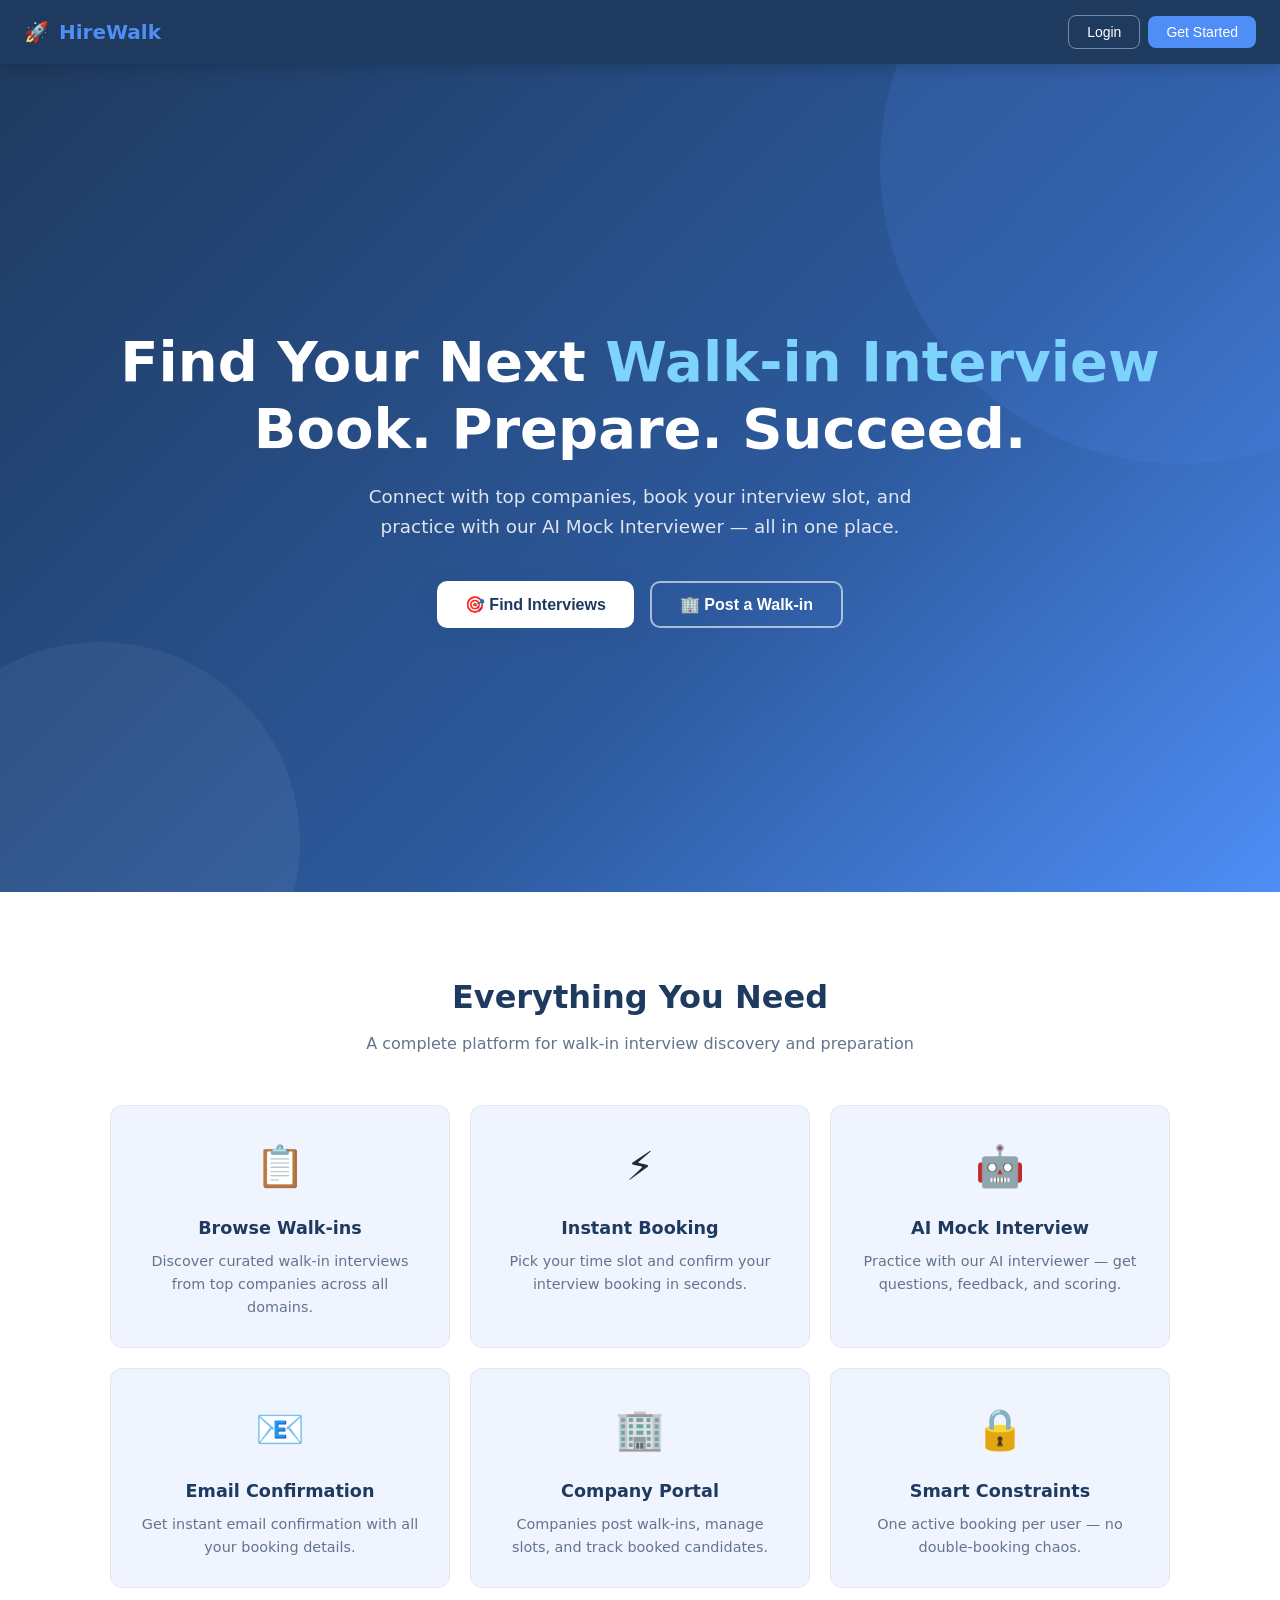
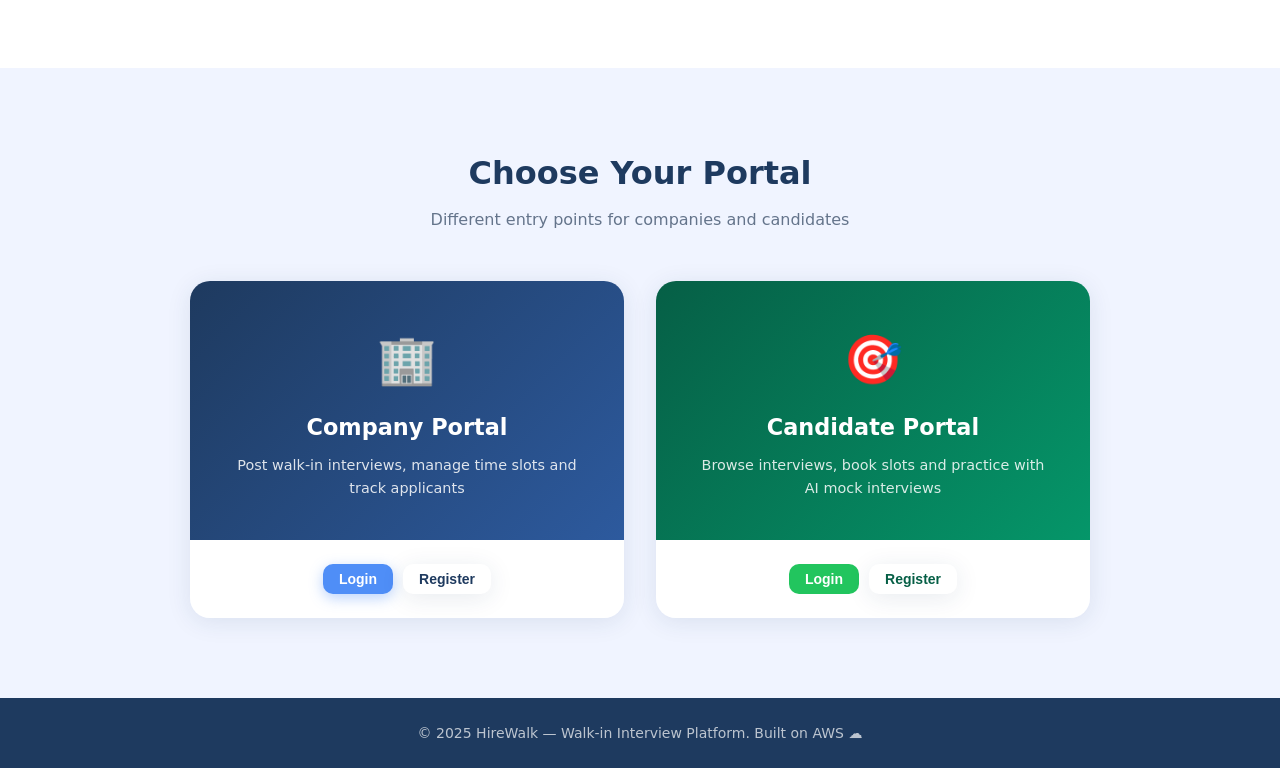
==== frontend/index.html @ dc175916 "code piushed" ====
<!DOCTYPE html>
<html lang="en">
<head>
  <meta charset="UTF-8" />
  <meta name="viewport" content="width=device-width, initial-scale=1.0" />
  <title>HireWalk — Walk-in Interview Platform</title>
  <link rel="stylesheet" href="css/style.css" />
  <style>
    .portal-section { padding: 80px 20px; }
    .portal-section h2 { text-align:center; font-size:2rem; font-weight:700; color:var(--primary); margin-bottom:8px; }
    .portal-section .subtitle { text-align:center; color:var(--muted); margin-bottom:48px; }
    .portal-grid { display:grid; grid-template-columns:1fr 1fr; gap:32px; max-width:900px; margin:0 auto; }
    .portal-card { border-radius:20px; overflow:hidden; box-shadow:var(--shadow); transition:transform .25s, box-shadow .25s; }
    .portal-card:hover { transform:translateY(-6px); box-shadow:0 16px 48px rgba(30,58,95,.18); }
    .portal-card .portal-top { padding:40px; text-align:center; color:#fff; }
    .portal-card.company .portal-top { background:linear-gradient(135deg,#1e3a5f,#2d5a9e); }
    .portal-card.user    .portal-top { background:linear-gradient(135deg,#065f46,#059669); }
    .portal-card .portal-icon { font-size:3rem; margin-bottom:12px; }
    .portal-card h3 { font-size:1.4rem; font-weight:700; margin-bottom:8px; }
    .portal-card p  { opacity:.85; font-size:.9rem; }
    .portal-card .portal-btns { padding:24px; background:#fff; display:flex; gap:10px; justify-content:center; }
    footer { background:var(--primary); color:rgba(255,255,255,.7); text-align:center; padding:24px; font-size:.875rem; }
    @media(max-width:640px){ .portal-grid{grid-template-columns:1fr;} }
  </style>
</head>
<body>

<nav class="navbar">
  <div class="nav-brand">🚀 <span>HireWalk</span></div>
  <div class="nav-links">
    <button class="nav-btn outline" onclick="location.href='user/login.html'">Login</button>
    <button class="nav-btn solid"   onclick="location.href='user/register.html'">Get Started</button>
  </div>
</nav>

<!-- Hero -->
<section class="hero">
  <div class="hero-content">
    <h1>Find Your Next <span>Walk-in Interview</span><br>Book. Prepare. Succeed.</h1>
    <p>Connect with top companies, book your interview slot, and practice with our AI Mock Interviewer — all in one place.</p>
    <div class="hero-btns">
      <button class="btn btn-white" onclick="location.href='user/register.html'">🎯 Find Interviews</button>
      <button class="btn btn-outline" onclick="location.href='company/register.html'">🏢 Post a Walk-in</button>
    </div>
  </div>
</section>

<!-- Features -->
<section class="features">
  <div class="container">
    <h2>Everything You Need</h2>
    <p class="subtitle">A complete platform for walk-in interview discovery and preparation</p>
    <div class="grid-3">
      <div class="feature-card">
        <span class="feature-icon">📋</span>
        <h3>Browse Walk-ins</h3>
        <p>Discover curated walk-in interviews from top companies across all domains.</p>
      </div>
      <div class="feature-card">
        <span class="feature-icon">⚡</span>
        <h3>Instant Booking</h3>
        <p>Pick your time slot and confirm your interview booking in seconds.</p>
      </div>
      <div class="feature-card">
        <span class="feature-icon">🤖</span>
        <h3>AI Mock Interview</h3>
        <p>Practice with our AI interviewer — get questions, feedback, and scoring.</p>
      </div>
      <div class="feature-card">
        <span class="feature-icon">📧</span>
        <h3>Email Confirmation</h3>
        <p>Get instant email confirmation with all your booking details.</p>
      </div>
      <div class="feature-card">
        <span class="feature-icon">🏢</span>
        <h3>Company Portal</h3>
        <p>Companies post walk-ins, manage slots, and track booked candidates.</p>
      </div>
      <div class="feature-card">
        <span class="feature-icon">🔒</span>
        <h3>Smart Constraints</h3>
        <p>One active booking per user — no double-booking chaos.</p>
      </div>
    </div>
  </div>
</section>

<!-- Portals -->
<section class="portal-section">
  <h2>Choose Your Portal</h2>
  <p class="subtitle">Different entry points for companies and candidates</p>
  <div class="portal-grid">
    <div class="portal-card company">
      <div class="portal-top">
        <div class="portal-icon">🏢</div>
        <h3>Company Portal</h3>
        <p>Post walk-in interviews, manage time slots and track applicants</p>
      </div>
      <div class="portal-btns">
        <button class="btn btn-primary btn-sm" onclick="location.href='company/login.html'">Login</button>
        <button class="btn btn-white   btn-sm" style="color:var(--primary)" onclick="location.href='company/register.html'">Register</button>
      </div>
    </div>
    <div class="portal-card user">
      <div class="portal-top">
        <div class="portal-icon">🎯</div>
        <h3>Candidate Portal</h3>
        <p>Browse interviews, book slots and practice with AI mock interviews</p>
      </div>
      <div class="portal-btns">
        <button class="btn btn-success btn-sm" onclick="location.href='user/login.html'">Login</button>
        <button class="btn btn-white   btn-sm" style="color:#065f46" onclick="location.href='user/register.html'">Register</button>
      </div>
    </div>
  </div>
</section>

<footer>
  <p>© 2025 HireWalk — Walk-in Interview Platform. Built on AWS ☁️</p>
</footer>

<script src="js/auth.js"></script>
<script>
  // Redirect if already logged in
  const u = Auth.get();
  if (u) {
    document.querySelector('.nav-links').innerHTML = `
      <span style="color:rgba(255,255,255,.7);font-size:.9rem">Hi, ${u.name}</span>
      <button class="nav-btn solid" onclick="location.href='${u.role === 'company' ? 'company' : 'user'}/dashboard.html'">Dashboard</button>
    `;
  }
</script>
</body>
</html>
---- frontend/css/style.css ----
/* ───────────────── CSS Variables ───────────────── */
:root {
  --primary:       #1e3a5f;
  --primary-light: #2d5a9e;
  --accent:        #4f8ef7;
  --accent-hover:  #3d7de0;
  --success:       #22c55e;
  --danger:        #ef4444;
  --warning:       #f59e0b;
  --bg:            #f0f4ff;
  --card:          #ffffff;
  --text:          #1e293b;
  --muted:         #64748b;
  --border:        #e2e8f0;
  --shadow:        0 4px 24px rgba(30,58,95,.10);
  --radius:        12px;
  --font:          'Segoe UI', system-ui, -apple-system, sans-serif;
}

/* ───────────────── Reset & Base ───────────────── */
*, *::before, *::after { box-sizing: border-box; margin: 0; padding: 0; }

html { scroll-behavior: smooth; }

body {
  font-family: var(--font);
  background: var(--bg);
  color: var(--text);
  min-height: 100vh;
  line-height: 1.6;
}

a { text-decoration: none; color: inherit; }
img { max-width: 100%; }

/* ───────────────── Navbar ───────────────── */
.navbar {
  background: var(--primary);
  padding: 0 24px;
  height: 64px;
  display: flex;
  align-items: center;
  justify-content: space-between;
  position: sticky;
  top: 0;
  z-index: 100;
  box-shadow: 0 2px 16px rgba(0,0,0,.2);
}

.nav-brand {
  font-size: 1.25rem;
  font-weight: 700;
  color: #fff;
  display: flex;
  align-items: center;
  gap: 10px;
}

.nav-brand span { color: var(--accent); }

.nav-links { display: flex; gap: 8px; align-items: center; }

.nav-btn {
  padding: 8px 18px;
  border-radius: 8px;
  font-size: .875rem;
  font-weight: 500;
  cursor: pointer;
  border: none;
  transition: all .2s;
  color: #fff;
}

.nav-btn.outline {
  background: transparent;
  border: 1.5px solid rgba(255,255,255,.4);
}
.nav-btn.outline:hover { background: rgba(255,255,255,.1); border-color: #fff; }

.nav-btn.solid {
  background: var(--accent);
}
.nav-btn.solid:hover { background: var(--accent-hover); transform: translateY(-1px); }

/* ───────────────── Layout ───────────────── */
.container { max-width: 1100px; margin: 0 auto; padding: 0 20px; }

.page { padding: 40px 20px; max-width: 1100px; margin: 0 auto; }

/* ───────────────── Hero ───────────────── */
.hero {
  background: linear-gradient(135deg, var(--primary) 0%, var(--primary-light) 60%, var(--accent) 100%);
  min-height: 92vh;
  display: flex;
  align-items: center;
  justify-content: center;
  text-align: center;
  padding: 60px 20px;
  position: relative;
  overflow: hidden;
}

.hero::before {
  content: '';
  position: absolute;
  width: 600px; height: 600px;
  background: rgba(79,142,247,.15);
  border-radius: 50%;
  top: -200px; right: -200px;
}

.hero::after {
  content: '';
  position: absolute;
  width: 400px; height: 400px;
  background: rgba(255,255,255,.05);
  border-radius: 50%;
  bottom: -150px; left: -100px;
}

.hero-content { position: relative; z-index: 1; }

.hero h1 {
  font-size: clamp(2rem, 5vw, 3.5rem);
  font-weight: 800;
  color: #fff;
  line-height: 1.2;
  margin-bottom: 20px;
}

.hero h1 span { color: #7dd3fc; }

.hero p {
  font-size: 1.15rem;
  color: rgba(255,255,255,.85);
  max-width: 560px;
  margin: 0 auto 40px;
}

.hero-btns { display: flex; gap: 16px; justify-content: center; flex-wrap: wrap; }

/* ───────────────── Buttons ───────────────── */
.btn {
  padding: 12px 28px;
  border-radius: 10px;
  font-size: 1rem;
  font-weight: 600;
  cursor: pointer;
  border: none;
  transition: all .25s;
  display: inline-flex;
  align-items: center;
  gap: 8px;
}

.btn-primary {
  background: var(--accent);
  color: #fff;
  box-shadow: 0 4px 14px rgba(79,142,247,.4);
}
.btn-primary:hover {
  background: var(--accent-hover);
  transform: translateY(-2px);
  box-shadow: 0 6px 20px rgba(79,142,247,.5);
}

.btn-outline {
  background: transparent;
  color: #fff;
  border: 2px solid rgba(255,255,255,.6);
}
.btn-outline:hover { background: rgba(255,255,255,.1); border-color: #fff; }

.btn-white {
  background: #fff;
  color: var(--primary);
  box-shadow: var(--shadow);
}
.btn-white:hover { transform: translateY(-2px); box-shadow: 0 8px 24px rgba(0,0,0,.15); }

.btn-danger { background: var(--danger); color: #fff; }
.btn-danger:hover { background: #dc2626; transform: translateY(-1px); }

.btn-success { background: var(--success); color: #fff; }
.btn-success:hover { background: #16a34a; }

.btn-sm { padding: 7px 16px; font-size: .875rem; }

.btn:disabled { opacity: .6; cursor: not-allowed; transform: none !important; }

/* ───────────────── Cards ───────────────── */
.card {
  background: var(--card);
  border-radius: var(--radius);
  box-shadow: var(--shadow);
  border: 1px solid var(--border);
  overflow: hidden;
  transition: transform .2s, box-shadow .2s;
}
.card:hover { transform: translateY(-3px); box-shadow: 0 8px 32px rgba(30,58,95,.15); }

.card-body { padding: 24px; }
.card-header { padding: 20px 24px; border-bottom: 1px solid var(--border); }

/* ───────────────── Grid ───────────────── */
.grid-2 { display: grid; grid-template-columns: repeat(auto-fill, minmax(320px, 1fr)); gap: 24px; }
.grid-3 { display: grid; grid-template-columns: repeat(auto-fill, minmax(280px, 1fr)); gap: 20px; }

/* ───────────────── Auth Pages ───────────────── */
.auth-page {
  min-height: 100vh;
  display: flex;
  align-items: center;
  justify-content: center;
  background: linear-gradient(135deg, var(--primary), var(--primary-light));
  padding: 20px;
}

.auth-card {
  background: #fff;
  border-radius: 20px;
  padding: 40px;
  width: 100%;
  max-width: 420px;
  box-shadow: 0 20px 60px rgba(0,0,0,.25);
}

.auth-card h2 {
  font-size: 1.75rem;
  font-weight: 700;
  color: var(--primary);
  margin-bottom: 8px;
}

.auth-card p.subtitle { color: var(--muted); margin-bottom: 28px; font-size: .95rem; }

.auth-logo {
  font-size: 1.1rem;
  font-weight: 700;
  color: var(--accent);
  margin-bottom: 24px;
  display: block;
}

/* ───────────────── Forms ───────────────── */
.form-group { margin-bottom: 18px; }

.form-group label {
  display: block;
  font-size: .875rem;
  font-weight: 600;
  color: var(--text);
  margin-bottom: 6px;
}

.form-control {
  width: 100%;
  padding: 11px 14px;
  border: 1.5px solid var(--border);
  border-radius: 9px;
  font-size: .95rem;
  font-family: var(--font);
  color: var(--text);
  background: #fafbff;
  transition: border-color .2s, box-shadow .2s;
  outline: none;
}

.form-control:focus {
  border-color: var(--accent);
  box-shadow: 0 0 0 3px rgba(79,142,247,.15);
  background: #fff;
}

textarea.form-control { resize: vertical; min-height: 100px; }

.form-row { display: grid; grid-template-columns: 1fr 1fr; gap: 14px; }

/* ───────────────── Interview Card ───────────────── */
.interview-card { border-radius: var(--radius); overflow: hidden; }

.interview-card .card-top {
  background: linear-gradient(135deg, var(--primary), var(--primary-light));
  padding: 20px;
  color: #fff;
}

.interview-card .company { font-size: .8rem; opacity: .8; margin-bottom: 4px; }
.interview-card .role    { font-size: 1.15rem; font-weight: 700; margin-bottom: 12px; }

.tag {
  display: inline-block;
  padding: 4px 10px;
  border-radius: 20px;
  font-size: .75rem;
  font-weight: 600;
  margin: 2px;
}

.tag-blue    { background: rgba(79,142,247,.2);  color: #7dd3fc; }
.tag-green   { background: rgba(34,197,94,.2);   color: #86efac; }
.tag-white   { background: rgba(255,255,255,.15); color: #fff;   }

.tag-solid-blue  { background: #dbeafe; color: #1d4ed8; }
.tag-solid-green { background: #dcfce7; color: #15803d; }
.tag-solid-red   { background: #fee2e2; color: #dc2626; }
.tag-solid-yellow{ background: #fef9c3; color: #92400e; }

.interview-card .card-details { padding: 20px; }

.detail-row {
  display: flex;
  gap: 8px;
  font-size: .875rem;
  color: var(--muted);
  margin-bottom: 8px;
  align-items: center;
}

.detail-row strong { color: var(--text); }

/* ───────────────── Slots ───────────────── */
.slots-grid {
  display: flex;
  flex-wrap: wrap;
  gap: 8px;
  margin: 12px 0;
}

.slot-btn {
  padding: 8px 14px;
  border-radius: 8px;
  font-size: .8rem;
  font-weight: 600;
  border: 1.5px solid var(--border);
  background: #fff;
  cursor: pointer;
  transition: all .2s;
  color: var(--text);
}

.slot-btn:hover:not(.full):not(.selected) {
  border-color: var(--accent);
  color: var(--accent);
  background: #eff6ff;
}

.slot-btn.selected { background: var(--accent); color: #fff; border-color: var(--accent); }
.slot-btn.full     { background: #f1f5f9; color: var(--muted); cursor: not-allowed; opacity: .7; }

/* ───────────────── Dashboard Stats ───────────────── */
.stats-grid { display: grid; grid-template-columns: repeat(auto-fit, minmax(160px, 1fr)); gap: 16px; margin-bottom: 32px; }

.stat-card {
  background: var(--card);
  border-radius: var(--radius);
  padding: 20px;
  box-shadow: var(--shadow);
  border-left: 4px solid var(--accent);
}

.stat-card .stat-value { font-size: 2rem; font-weight: 800; color: var(--primary); }
.stat-card .stat-label { font-size: .8rem; color: var(--muted); margin-top: 4px; }

/* ───────────────── Page Header ───────────────── */
.page-header {
  display: flex;
  align-items: center;
  justify-content: space-between;
  margin-bottom: 32px;
  flex-wrap: wrap;
  gap: 12px;
}

.page-header h1 { font-size: 1.75rem; font-weight: 700; color: var(--primary); }
.page-header p  { color: var(--muted); font-size: .95rem; margin-top: 4px; }

/* ───────────────── Badge ───────────────── */
.badge {
  display: inline-block;
  padding: 3px 10px;
  border-radius: 20px;
  font-size: .75rem;
  font-weight: 600;
}
.badge-success { background: #dcfce7; color: #15803d; }
.badge-danger  { background: #fee2e2; color: #dc2626; }
.badge-warning { background: #fef9c3; color: #92400e; }
.badge-muted   { background: #f1f5f9; color: #64748b; }

/* ───────────────── Alerts ───────────────── */
.alert {
  padding: 14px 16px;
  border-radius: 9px;
  font-size: .9rem;
  display: flex;
  align-items: center;
  gap: 10px;
  margin-bottom: 16px;
}
.alert-error   { background: #fee2e2; color: #dc2626; border: 1px solid #fca5a5; }
.alert-success { background: #dcfce7; color: #15803d; border: 1px solid #86efac; }
.alert-info    { background: #dbeafe; color: #1d4ed8; border: 1px solid #93c5fd; }

/* ───────────────── Mock Interview Chat ───────────────── */
.chat-wrapper {
  display: flex;
  flex-direction: column;
  height: calc(100vh - 130px);
  max-width: 800px;
  margin: 0 auto;
  background: var(--card);
  border-radius: var(--radius);
  box-shadow: var(--shadow);
  overflow: hidden;
}

.chat-header {
  background: linear-gradient(135deg, var(--primary), var(--primary-light));
  padding: 18px 24px;
  display: flex;
  align-items: center;
  gap: 14px;
  color: #fff;
}

.chat-avatar {
  width: 44px; height: 44px;
  background: var(--accent);
  border-radius: 50%;
  display: flex; align-items: center; justify-content: center;
  font-size: 1.2rem;
  font-weight: 700;
}

.chat-header h3 { font-size: 1rem; font-weight: 700; }
.chat-header p  { font-size: .8rem; opacity: .8; }

.chat-messages {
  flex: 1;
  overflow-y: auto;
  padding: 20px;
  display: flex;
  flex-direction: column;
  gap: 16px;
  background: #f8faff;
}

.msg {
  max-width: 75%;
  animation: slideIn .3s ease;
}

.msg.ai   { align-self: flex-start; }
.msg.user { align-self: flex-end;   }

.msg-bubble {
  padding: 12px 16px;
  border-radius: 18px;
  font-size: .9rem;
  line-height: 1.6;
  white-space: pre-wrap;
}

.msg.ai   .msg-bubble { background: #fff; border: 1px solid var(--border); border-bottom-left-radius: 4px; color: var(--text); box-shadow: 0 2px 8px rgba(0,0,0,.06); }
.msg.user .msg-bubble { background: var(--accent); color: #fff; border-bottom-right-radius: 4px; }

.msg-time { font-size: .72rem; color: var(--muted); margin-top: 4px; padding: 0 4px; }
.msg.user .msg-time { text-align: right; }

.chat-input-area {
  padding: 16px 20px;
  background: #fff;
  border-top: 1px solid var(--border);
  display: flex;
  gap: 10px;
  align-items: flex-end;
}

.chat-input {
  flex: 1;
  border: 1.5px solid var(--border);
  border-radius: 12px;
  padding: 12px 16px;
  font-size: .9rem;
  font-family: var(--font);
  resize: none;
  outline: none;
  max-height: 100px;
  transition: border-color .2s;
}
.chat-input:focus { border-color: var(--accent); }

.chat-send {
  width: 44px; height: 44px;
  background: var(--accent);
  border: none;
  border-radius: 12px;
  color: #fff;
  font-size: 1.1rem;
  cursor: pointer;
  display: flex; align-items: center; justify-content: center;
  transition: background .2s, transform .2s;
  flex-shrink: 0;
}
.chat-send:hover { background: var(--accent-hover); transform: scale(1.05); }
.chat-send:disabled { opacity: .5; cursor: not-allowed; }

/* ───────────────── Features Section ───────────────── */
.features {
  padding: 80px 20px;
  background: #fff;
}

.features h2 {
  text-align: center;
  font-size: 2rem;
  font-weight: 700;
  color: var(--primary);
  margin-bottom: 8px;
}

.features .subtitle {
  text-align: center;
  color: var(--muted);
  margin-bottom: 48px;
  font-size: 1rem;
}

.feature-card {
  background: var(--bg);
  border-radius: var(--radius);
  padding: 28px;
  text-align: center;
  border: 1px solid var(--border);
  transition: all .25s;
}

.feature-card:hover {
  background: #fff;
  border-color: var(--accent);
  transform: translateY(-4px);
  box-shadow: var(--shadow);
}

.feature-icon {
  font-size: 2.5rem;
  margin-bottom: 16px;
  display: block;
}

.feature-card h3 { font-size: 1.1rem; font-weight: 700; color: var(--primary); margin-bottom: 8px; }
.feature-card p  { color: var(--muted); font-size: .9rem; }

/* ───────────────── Table ───────────────── */
.table-wrap { overflow-x: auto; }
table { width: 100%; border-collapse: collapse; }
thead { background: var(--bg); }
th, td { padding: 12px 16px; text-align: left; font-size: .875rem; border-bottom: 1px solid var(--border); }
th { font-weight: 600; color: var(--primary); }
tr:hover td { background: #f8faff; }

/* ───────────────── Loader ───────────────── */
.spinner {
  width: 20px; height: 20px;
  border: 2px solid rgba(255,255,255,.3);
  border-top-color: #fff;
  border-radius: 50%;
  animation: spin .7s linear infinite;
  display: inline-block;
}

@keyframes spin { to { transform: rotate(360deg); } }
@keyframes slideIn {
  from { opacity: 0; transform: translateY(10px); }
  to   { opacity: 1; transform: translateY(0); }
}

/* ───────────────── Booking Banner ───────────────── */
.booking-banner {
  background: linear-gradient(135deg, #fef9c3, #fef3c7);
  border: 1px solid #fcd34d;
  border-radius: var(--radius);
  padding: 16px 20px;
  display: flex;
  align-items: center;
  gap: 12px;
  margin-bottom: 24px;
}

.booking-banner p { font-size: .875rem; color: #92400e; }
.booking-banner strong { color: #78350f; }

/* ───────────────── Empty State ───────────────── */
.empty-state {
  text-align: center;
  padding: 60px 20px;
  color: var(--muted);
}
.empty-state .icon { font-size: 3rem; margin-bottom: 16px; }
.empty-state h3 { font-size: 1.2rem; color: var(--text); margin-bottom: 8px; }

/* ───────────────── Modal ───────────────── */
.modal-overlay {
  position: fixed; inset: 0;
  background: rgba(0,0,0,.5);
  backdrop-filter: blur(4px);
  z-index: 200;
  display: flex; align-items: center; justify-content: center;
  padding: 20px;
  opacity: 0; pointer-events: none;
  transition: opacity .25s;
}
.modal-overlay.active { opacity: 1; pointer-events: all; }

.modal {
  background: #fff;
  border-radius: 16px;
  padding: 32px;
  width: 100%;
  max-width: 500px;
  box-shadow: 0 24px 64px rgba(0,0,0,.2);
  transform: translateY(20px);
  transition: transform .25s;
}
.modal-overlay.active .modal { transform: translateY(0); }

.modal h3 { font-size: 1.25rem; font-weight: 700; color: var(--primary); margin-bottom: 16px; }

/* ───────────────── Responsive ───────────────── */
@media (max-width: 768px) {
  .form-row { grid-template-columns: 1fr; }
  .grid-2, .grid-3 { grid-template-columns: 1fr; }
  .page-header { flex-direction: column; align-items: flex-start; }
  .chat-wrapper { height: calc(100vh - 100px); border-radius: 0; }
  .msg { max-width: 90%; }
  .auth-card { padding: 28px 20px; }
  .hero-btns { flex-direction: column; align-items: center; }
  .stats-grid { grid-template-columns: repeat(2, 1fr); }
}

@media (max-width: 480px) {
  .navbar { padding: 0 16px; }
  .nav-brand { font-size: 1rem; }
  .page { padding: 24px 16px; }
}
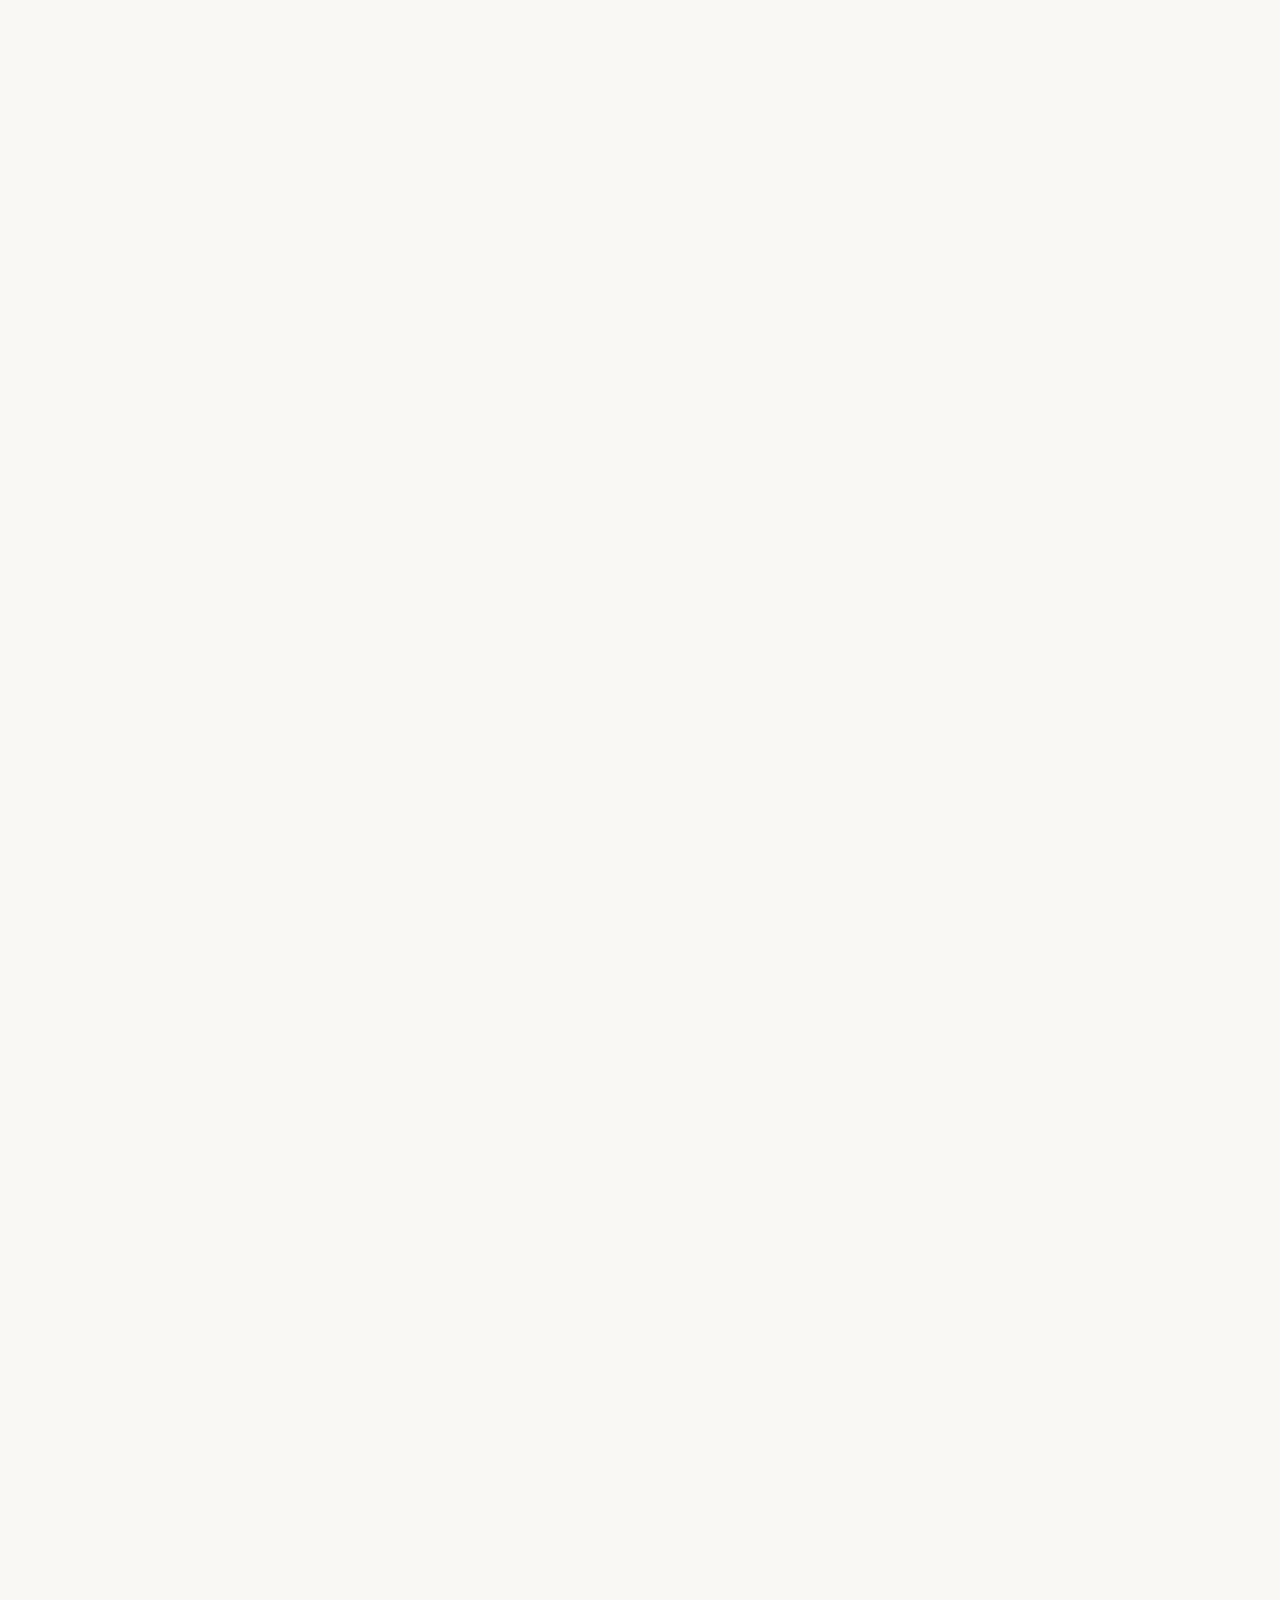
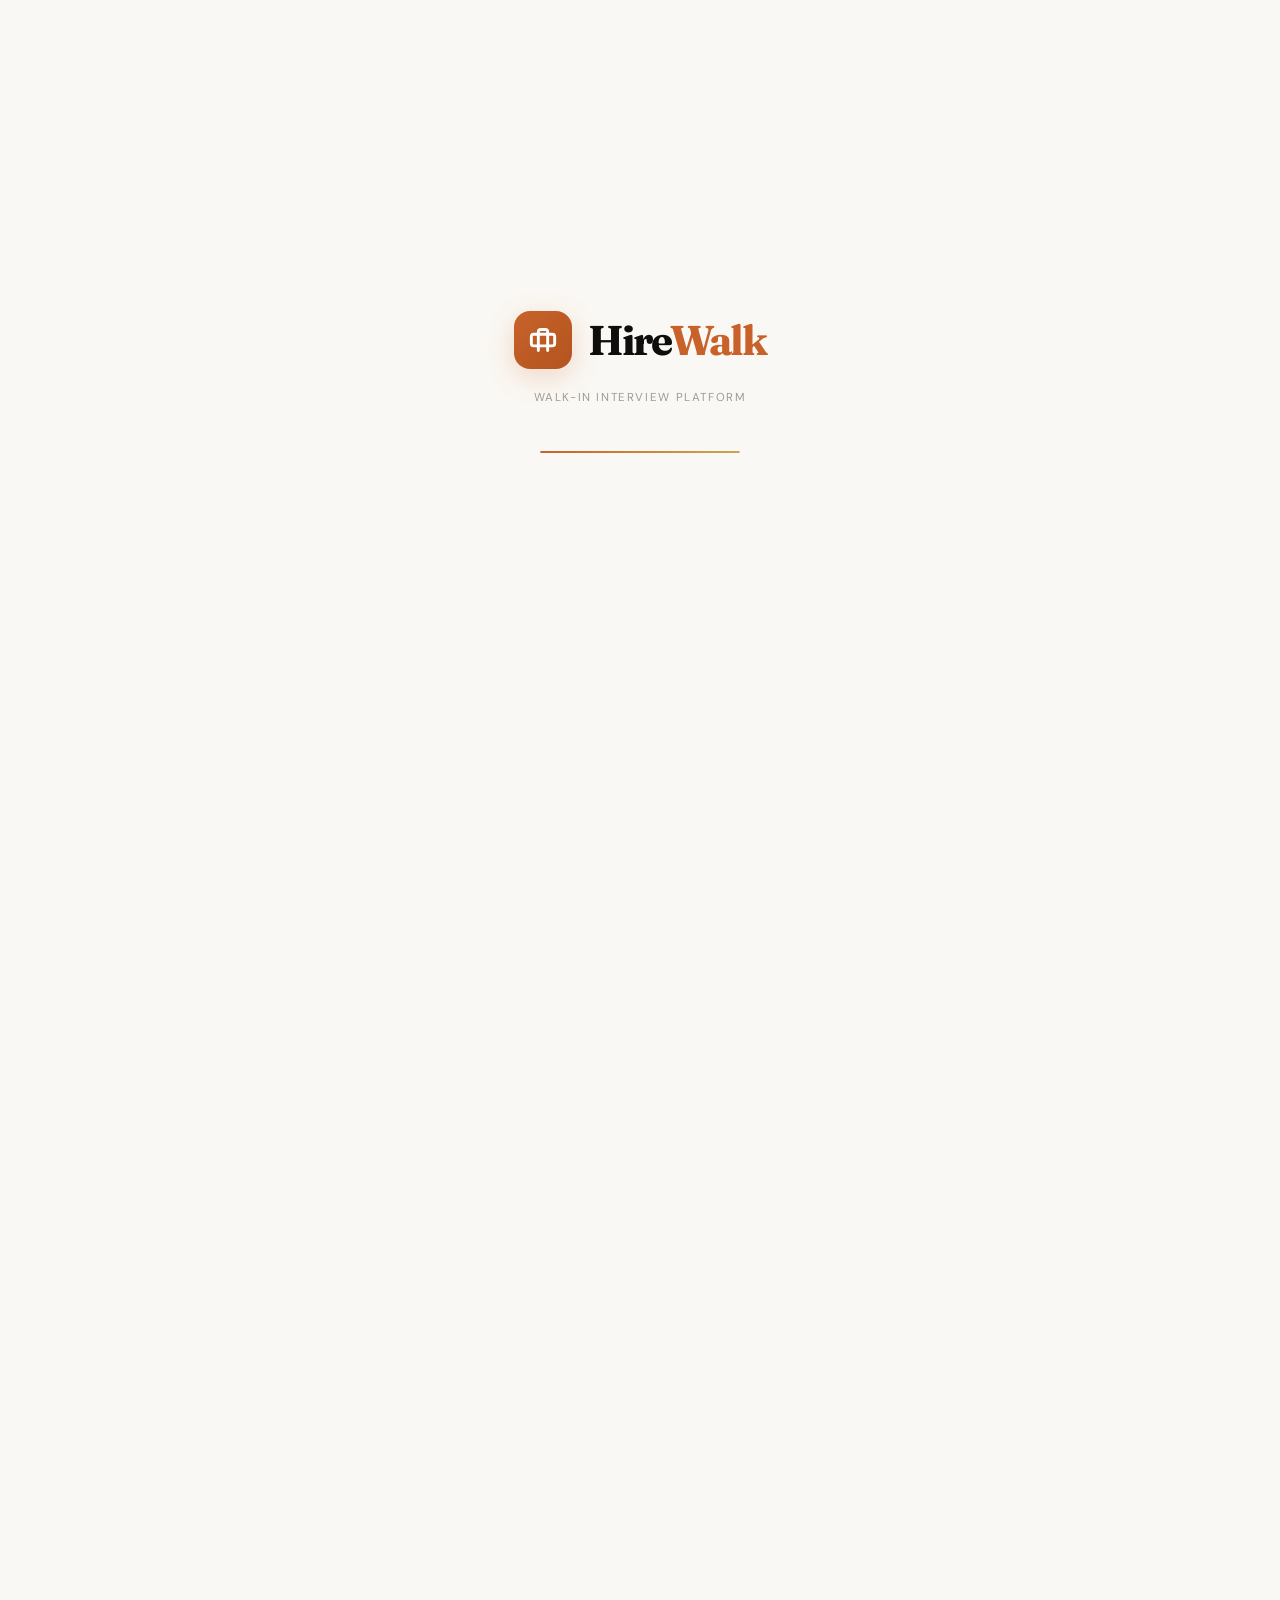
==== commit 0a434bfa: "ui changes 6" ====
--- a/frontend/index.html
+++ b/frontend/index.html
@@ -1,133 +1,437 @@
 <!DOCTYPE html>
 <html lang="en">
 <head>
-  <meta charset="UTF-8" />
-  <meta name="viewport" content="width=device-width, initial-scale=1.0" />
+  <meta charset="UTF-8"/>
+  <meta name="viewport" content="width=device-width, initial-scale=1.0"/>
   <title>HireWalk — Walk-in Interview Platform</title>
-  <link rel="stylesheet" href="css/style.css" />
+  <link rel="stylesheet" href="css/style.css"/>
   <style>
-    .portal-section { padding: 80px 20px; }
-    .portal-section h2 { text-align:center; font-size:2rem; font-weight:700; color:var(--primary); margin-bottom:8px; }
-    .portal-section .subtitle { text-align:center; color:var(--muted); margin-bottom:48px; }
-    .portal-grid { display:grid; grid-template-columns:1fr 1fr; gap:32px; max-width:900px; margin:0 auto; }
-    .portal-card { border-radius:20px; overflow:hidden; box-shadow:var(--shadow); transition:transform .25s, box-shadow .25s; }
-    .portal-card:hover { transform:translateY(-6px); box-shadow:0 16px 48px rgba(30,58,95,.18); }
-    .portal-card .portal-top { padding:40px; text-align:center; color:#fff; }
-    .portal-card.company .portal-top { background:linear-gradient(135deg,#1e3a5f,#2d5a9e); }
-    .portal-card.user    .portal-top { background:linear-gradient(135deg,#065f46,#059669); }
-    .portal-card .portal-icon { font-size:3rem; margin-bottom:12px; }
-    .portal-card h3 { font-size:1.4rem; font-weight:700; margin-bottom:8px; }
-    .portal-card p  { opacity:.85; font-size:.9rem; }
-    .portal-card .portal-btns { padding:24px; background:#fff; display:flex; gap:10px; justify-content:center; }
-    footer { background:var(--primary); color:rgba(255,255,255,.7); text-align:center; padding:24px; font-size:.875rem; }
-    @media(max-width:640px){ .portal-grid{grid-template-columns:1fr;} }
+    /* ── Nav username spacing fix ── */
+    #nav-links {
+      gap: 14px;
+    }
+    #nav-links > span {
+      padding: 0 4px;
+      color: var(--ink-soft);
+      font-size: .825rem;
+    }
+
+    /* ── Stats bar (uses correct CSS variables from style.css) ── */
+    .stats-bar {
+      background: var(--cream-2);
+      border-top: 1px solid var(--border);
+      border-bottom: 1px solid var(--border);
+      padding: 18px 24px;
+      position: relative;
+      z-index: 1;
+    }
+
+    .stats-bar-inner {
+      max-width: 900px;
+      margin: 0 auto;
+      display: flex;
+      align-items: center;
+      justify-content: space-around;
+      gap: 24px;
+      flex-wrap: wrap;
+    }
+
+    .stats-bar-item { text-align: center; }
+
+    .stats-bar-item .num {
+      font-family: var(--font-display);
+      font-size: 1.6rem;
+      font-weight: 800;
+      color: var(--ink);
+      letter-spacing: -.04em;
+    }
+
+    .stats-bar-item .lbl {
+      font-size: .72rem;
+      color: var(--ink-faint);
+      font-weight: 600;
+      text-transform: uppercase;
+      letter-spacing: .07em;
+      margin-top: 2px;
+    }
+
+    .stats-divider {
+      width: 1px;
+      height: 36px;
+      background: var(--border-2);
+    }
+
+    /* ── Section label (uses correct variables) ── */
+    .section-label {
+      display: inline-flex;
+      align-items: center;
+      gap: 8px;
+      padding: 5px 16px;
+      border-radius: 99px;
+      background: var(--accent-light);
+      border: 1px solid var(--accent-border);
+      font-size: .7rem;
+      font-weight: 700;
+      color: var(--accent);
+      text-transform: uppercase;
+      letter-spacing: .08em;
+      margin-bottom: 16px;
+    }
+
+    /* ── How It Works section ── */
+    .how-section {
+      padding: 100px 24px;
+      background: var(--cream-2);
+      position: relative;
+      z-index: 1;
+    }
+
+    .steps-grid {
+      display: grid;
+      grid-template-columns: repeat(auto-fit, minmax(220px, 1fr));
+      gap: 24px;
+      margin-top: 56px;
+      max-width: 900px;
+      margin-left: auto;
+      margin-right: auto;
+    }
+
+    .step-card {
+      text-align: center;
+      padding: 36px 28px;
+      background: var(--surface);
+      border-radius: var(--r-lg);
+      border: 1px solid var(--border);
+      position: relative;
+      transition: var(--t-spring);
+    }
+
+    .step-card:hover {
+      transform: translateY(-6px);
+      border-color: var(--accent-border);
+      box-shadow: var(--shadow-lg);
+    }
+
+    .step-num {
+      width: 48px; height: 48px;
+      background: linear-gradient(135deg, var(--accent), var(--accent-hover));
+      border-radius: var(--r-sm);
+      display: flex; align-items: center; justify-content: center;
+      font-family: var(--font-display);
+      font-size: 1.2rem;
+      font-weight: 800;
+      color: #fff;
+      margin: 0 auto 20px;
+      box-shadow: 0 4px 16px var(--accent-glow);
+      transition: var(--t-spring);
+    }
+
+    .step-card:hover .step-num {
+      transform: scale(1.1) rotate(-5deg);
+      box-shadow: 0 6px 24px var(--accent-glow);
+    }
+
+    .step-card h3 {
+      font-size: 1rem;
+      font-weight: 700;
+      color: var(--ink);
+      margin-bottom: 8px;
+      letter-spacing: -.01em;
+    }
+
+    .step-card p { font-size: .845rem; color: var(--ink-soft); line-height: 1.65; }
+
+    /* ── CTA section ── */
+    .cta-section {
+      padding: 100px 24px;
+      text-align: center;
+      position: relative;
+      z-index: 1;
+      background:
+        radial-gradient(ellipse 80% 60% at 50% 100%, rgba(200,98,42,.06) 0%, transparent 60%),
+        var(--bg);
+    }
+
+    .cta-section h2 {
+      font-family: var(--font-display);
+      font-size: 2.4rem;
+      font-weight: 800;
+      color: var(--ink);
+      letter-spacing: -.04em;
+      margin-bottom: 14px;
+      max-width: 600px;
+      margin-left: auto;
+      margin-right: auto;
+    }
+
+    .cta-section p {
+      color: var(--ink-soft);
+      font-size: .95rem;
+      max-width: 440px;
+      margin: 0 auto 36px;
+    }
   </style>
 </head>
 <body>
 
+<!-- ✅ Splash Screen (was broken due to missing CSS variables — now fixed) -->
+<div id="splash">
+  <div class="splash-logo">
+    <div class="splash-icon">
+      <svg width="28" height="28" viewBox="0 0 24 24" fill="none" stroke="#fff" stroke-width="2.5" stroke-linecap="round">
+        <path d="M20 7H4a2 2 0 0 0-2 2v6a2 2 0 0 0 2 2h16a2 2 0 0 0 2-2V9a2 2 0 0 0-2-2z"/>
+        <path d="M16 21V5a2 2 0 0 0-2-2h-4a2 2 0 0 0-2 2v16"/>
+      </svg>
+    </div>
+    <span class="splash-name">Hire<span>Walk</span></span>
+  </div>
+  <p class="splash-tagline">Walk-in Interview Platform</p>
+  <div class="splash-bar"><div class="splash-bar-fill"></div></div>
+</div>
+
+<!-- Navbar -->
 <nav class="navbar">
-  <div class="nav-brand">🚀 <span>HireWalk</span></div>
-  <div class="nav-links">
-    <button class="nav-btn outline" onclick="location.href='user/login.html'">Login</button>
-    <button class="nav-btn solid"   onclick="location.href='user/register.html'">Get Started</button>
+  <a class="nav-brand" href="index.html">
+    <div class="nav-brand-icon">
+      <svg width="18" height="18" viewBox="0 0 24 24" fill="none" stroke="#fff" stroke-width="2.5" stroke-linecap="round">
+        <path d="M20 7H4a2 2 0 0 0-2 2v6a2 2 0 0 0 2 2h16a2 2 0 0 0 2-2V9a2 2 0 0 0-2-2z"/>
+        <path d="M16 21V5a2 2 0 0 0-2-2h-4a2 2 0 0 0-2 2v16"/>
+      </svg>
+    </div>
+    Hire<span>Walk</span>
+  </a>
+  <div class="nav-links" id="nav-links">
+    <button class="nav-btn ghost" onclick="location.href='user/login.html'">Sign In</button>
+    <button class="nav-btn filled" onclick="location.href='user/register.html'">Get Started</button>
   </div>
 </nav>
 
-<!-- Hero -->
-<section class="hero">
+<!-- Hero (✅ removed "Powered by Groq AI" badge) -->
+<div class="hero">
+  <div class="hero-grid"></div>
   <div class="hero-content">
-    <h1>Find Your Next <span>Walk-in Interview</span><br>Book. Prepare. Succeed.</h1>
-    <p>Connect with top companies, book your interview slot, and practice with our AI Mock Interviewer — all in one place.</p>
-    <div class="hero-btns">
-      <button class="btn btn-white" onclick="location.href='user/register.html'">🎯 Find Interviews</button>
-      <button class="btn btn-outline" onclick="location.href='company/register.html'">🏢 Post a Walk-in</button>
-    </div>
-  </div>
-</section>
+    <h1>Walk-in Interviews,<br><em>Reimagined</em></h1>
+    <p>Book slots at top companies, practice with AI mock interviews, and land your dream job — all in one platform.</p>
+    <div class="hero-actions">
+      <button class="btn btn-primary btn-lg" onclick="location.href='user/register.html'">
+        <svg width="16" height="16" viewBox="0 0 24 24" fill="none" stroke="currentColor" stroke-width="2" stroke-linecap="round"><path d="M16 21v-2a4 4 0 0 0-4-4H6a4 4 0 0 0-4 4v2"/><circle cx="9" cy="7" r="4"/><line x1="19" y1="8" x2="19" y2="14"/><line x1="22" y1="11" x2="16" y2="11"/></svg>
+        Start as Candidate
+      </button>
+      <button class="btn btn-ghost btn-lg" onclick="location.href='company/register.html'">
+        <svg width="16" height="16" viewBox="0 0 24 24" fill="none" stroke="currentColor" stroke-width="2" stroke-linecap="round"><rect x="2" y="7" width="20" height="14" rx="2"/><path d="M16 21V5a2 2 0 0 0-2-2h-4a2 2 0 0 0-2 2v16"/></svg>
+        Post as Company
+      </button>
+    </div>
+  </div>
+</div>
+
+<!-- Stats Bar (✅ fixed CSS variables) -->
+<div class="stats-bar">
+  <div class="stats-bar-inner">
+    <div class="stats-bar-item">
+      <div class="num">500+</div>
+      <div class="lbl">Companies</div>
+    </div>
+    <div class="stats-divider"></div>
+    <div class="stats-bar-item">
+      <div class="num">10K+</div>
+      <div class="lbl">Interviews Booked</div>
+    </div>
+    <div class="stats-divider"></div>
+    <div class="stats-bar-item">
+      <div class="num">95%</div>
+      <div class="lbl">Success Rate</div>
+    </div>
+    <div class="stats-divider"></div>
+    <div class="stats-bar-item">
+      <div class="num">AI</div>
+      <div class="lbl">Mock Interviews</div>
+    </div>
+  </div>
+</div>
 
 <!-- Features -->
-<section class="features">
+<div class="features">
   <div class="container">
-    <h2>Everything You Need</h2>
-    <p class="subtitle">A complete platform for walk-in interview discovery and preparation</p>
+    <div class="features-header">
+      <div class="section-label">
+        <svg width="10" height="10" viewBox="0 0 24 24" fill="none" stroke="currentColor" stroke-width="2.5" stroke-linecap="round"><polyline points="20 6 9 17 4 12"/></svg>
+        Everything you need
+      </div>
+      <h2>Built for the modern job hunt</h2>
+      <p>From browsing opportunities to acing interviews — we've got you covered.</p>
+    </div>
+
     <div class="grid-3">
       <div class="feature-card">
-        <span class="feature-icon">📋</span>
-        <h3>Browse Walk-ins</h3>
-        <p>Discover curated walk-in interviews from top companies across all domains.</p>
-      </div>
-      <div class="feature-card">
-        <span class="feature-icon">⚡</span>
-        <h3>Instant Booking</h3>
-        <p>Pick your time slot and confirm your interview booking in seconds.</p>
-      </div>
-      <div class="feature-card">
-        <span class="feature-icon">🤖</span>
-        <h3>AI Mock Interview</h3>
-        <p>Practice with our AI interviewer — get questions, feedback, and scoring.</p>
-      </div>
-      <div class="feature-card">
-        <span class="feature-icon">📧</span>
-        <h3>Email Confirmation</h3>
-        <p>Get instant email confirmation with all your booking details.</p>
-      </div>
-      <div class="feature-card">
-        <span class="feature-icon">🏢</span>
-        <h3>Company Portal</h3>
-        <p>Companies post walk-ins, manage slots, and track booked candidates.</p>
-      </div>
-      <div class="feature-card">
-        <span class="feature-icon">🔒</span>
-        <h3>Smart Constraints</h3>
-        <p>One active booking per user — no double-booking chaos.</p>
-      </div>
-    </div>
-  </div>
-</section>
+        <div class="feature-icon-wrap">
+          <svg width="20" height="20" viewBox="0 0 24 24" fill="none" stroke="var(--accent)" stroke-width="2" stroke-linecap="round"><circle cx="11" cy="11" r="8"/><path d="m21 21-4.35-4.35"/></svg>
+        </div>
+        <h3>Browse Opportunities</h3>
+        <p>Discover walk-in interviews from top companies, filtered by role, location, and date.</p>
+      </div>
+
+      <div class="feature-card">
+        <div class="feature-icon-wrap">
+          <svg width="20" height="20" viewBox="0 0 24 24" fill="none" stroke="var(--accent)" stroke-width="2" stroke-linecap="round"><rect x="3" y="4" width="18" height="18" rx="2"/><line x1="16" y1="2" x2="16" y2="6"/><line x1="8" y1="2" x2="8" y2="6"/><line x1="3" y1="10" x2="21" y2="10"/></svg>
+        </div>
+        <h3>Instant Slot Booking</h3>
+        <p>Book your preferred time slot instantly. Get email confirmation right away.</p>
+      </div>
+
+      <div class="feature-card">
+        <div class="feature-icon-wrap">
+          <svg width="20" height="20" viewBox="0 0 24 24" fill="none" stroke="var(--accent)" stroke-width="2" stroke-linecap="round"><path d="M12 2a10 10 0 1 0 10 10"/><path d="M12 6v6l4 2"/></svg>
+        </div>
+        <h3>AI Mock Interviews</h3>
+        <p>Practice with Groq LLaMA AI. Voice input/output support for realistic sessions.</p>
+      </div>
+
+      <div class="feature-card">
+        <div class="feature-icon-wrap">
+          <svg width="20" height="20" viewBox="0 0 24 24" fill="none" stroke="var(--accent)" stroke-width="2" stroke-linecap="round"><path d="M12 1a3 3 0 0 0-3 3v8a3 3 0 0 0 6 0V4a3 3 0 0 0-3-3z"/><path d="M19 10v2a7 7 0 0 1-14 0v-2"/></svg>
+        </div>
+        <h3>Voice Assistant</h3>
+        <p>Speak your answers and hear AI responses. Realistic interview simulation.</p>
+      </div>
+
+      <div class="feature-card">
+        <div class="feature-icon-wrap">
+          <svg width="20" height="20" viewBox="0 0 24 24" fill="none" stroke="var(--accent)" stroke-width="2" stroke-linecap="round"><rect x="2" y="7" width="20" height="14" rx="2"/><path d="M16 21V5a2 2 0 0 0-2-2h-4a2 2 0 0 0-2 2v16"/></svg>
+        </div>
+        <h3>Company Dashboard</h3>
+        <p>Post interviews, manage time slots, and track candidate bookings in real time.</p>
+      </div>
+
+      <div class="feature-card">
+        <div class="feature-icon-wrap">
+          <svg width="20" height="20" viewBox="0 0 24 24" fill="none" stroke="var(--accent)" stroke-width="2" stroke-linecap="round"><path d="M22 17H2a3 3 0 0 0 3-3V9a7 7 0 0 1 14 0v5a3 3 0 0 0 3 3zm-8.27 4a2 2 0 0 1-3.46 0"/></svg>
+        </div>
+        <h3>Email Notifications</h3>
+        <p>OTP verification and booking confirmations delivered to your inbox instantly.</p>
+      </div>
+    </div>
+  </div>
+</div>
+
+<!-- How It Works -->
+<div class="how-section">
+  <div class="container">
+    <div style="text-align:center">
+      <div class="section-label">
+        <svg width="10" height="10" viewBox="0 0 24 24" fill="none" stroke="currentColor" stroke-width="2.5" stroke-linecap="round"><path d="M5 12h14M12 5l7 7-7 7"/></svg>
+        Simple process
+      </div>
+      <h2 style="font-family:var(--font-display);font-size:2.2rem;font-weight:700;color:var(--ink);letter-spacing:-.04em;margin-bottom:12px">How it works</h2>
+      <p style="color:var(--ink-soft);font-size:.95rem;max-width:440px;margin:0 auto">Get started in minutes. No complex setup required.</p>
+    </div>
+
+    <div class="steps-grid">
+      <div class="step-card">
+        <div class="step-num">1</div>
+        <h3>Create Account</h3>
+        <p>Register with email verification via OTP. Takes less than 2 minutes.</p>
+      </div>
+      <div class="step-card">
+        <div class="step-num">2</div>
+        <h3>Browse Interviews</h3>
+        <p>Filter by company, role, location or date. Find your perfect opportunity.</p>
+      </div>
+      <div class="step-card">
+        <div class="step-num">3</div>
+        <h3>Book Your Slot</h3>
+        <p>Pick a time slot and confirm. Email confirmation sent instantly.</p>
+      </div>
+      <div class="step-card">
+        <div class="step-num">4</div>
+        <h3>Practice & Ace It</h3>
+        <p>Use AI mock interviews to prepare. Walk in confident and ready.</p>
+      </div>
+    </div>
+  </div>
+</div>
 
 <!-- Portals -->
-<section class="portal-section">
-  <h2>Choose Your Portal</h2>
-  <p class="subtitle">Different entry points for companies and candidates</p>
-  <div class="portal-grid">
-    <div class="portal-card company">
-      <div class="portal-top">
-        <div class="portal-icon">🏢</div>
-        <h3>Company Portal</h3>
-        <p>Post walk-in interviews, manage time slots and track applicants</p>
-      </div>
-      <div class="portal-btns">
-        <button class="btn btn-primary btn-sm" onclick="location.href='company/login.html'">Login</button>
-        <button class="btn btn-white   btn-sm" style="color:var(--primary)" onclick="location.href='company/register.html'">Register</button>
-      </div>
-    </div>
-    <div class="portal-card user">
-      <div class="portal-top">
-        <div class="portal-icon">🎯</div>
-        <h3>Candidate Portal</h3>
-        <p>Browse interviews, book slots and practice with AI mock interviews</p>
-      </div>
-      <div class="portal-btns">
-        <button class="btn btn-success btn-sm" onclick="location.href='user/login.html'">Login</button>
-        <button class="btn btn-white   btn-sm" style="color:#065f46" onclick="location.href='user/register.html'">Register</button>
-      </div>
-    </div>
-  </div>
-</section>
-
+<div style="padding:100px 24px;position:relative;z-index:1">
+  <div class="container">
+    <div style="text-align:center;margin-bottom:56px">
+      <div class="section-label">
+        <svg width="10" height="10" viewBox="0 0 24 24" fill="none" stroke="currentColor" stroke-width="2.5" stroke-linecap="round"><circle cx="12" cy="12" r="10"/><line x1="12" y1="8" x2="12" y2="16"/><line x1="8" y1="12" x2="16" y2="12"/></svg>
+        Choose your path
+      </div>
+      <h2 style="font-family:var(--font-display);font-size:2.2rem;font-weight:700;color:var(--ink);letter-spacing:-.04em;margin-bottom:12px">Two portals, one platform</h2>
+      <p style="color:var(--ink-soft);font-size:.95rem">Whether you're hiring or job-seeking, HireWalk has you covered.</p>
+    </div>
+
+    <div class="portal-grid">
+      <div class="portal-card company">
+        <div class="portal-card-top">
+          <div class="portal-card-icon">
+            <svg width="24" height="24" viewBox="0 0 24 24" fill="none" stroke="#fff" stroke-width="2" stroke-linecap="round"><rect x="2" y="7" width="20" height="14" rx="2"/><path d="M16 21V5a2 2 0 0 0-2-2h-4a2 2 0 0 0-2 2v16"/></svg>
+          </div>
+          <h3>For Companies</h3>
+          <p>Post walk-in interviews, manage slots and track candidates — all from one dashboard.</p>
+        </div>
+        <div class="portal-card-btns">
+          <button class="btn btn-ghost btn-sm" onclick="location.href='company/login.html'">Sign In</button>
+          <button class="btn btn-primary btn-sm" onclick="location.href='company/register.html'">Register Company</button>
+        </div>
+      </div>
+
+      <div class="portal-card user">
+        <div class="portal-card-top">
+          <div class="portal-card-icon">
+            <svg width="24" height="24" viewBox="0 0 24 24" fill="none" stroke="#fff" stroke-width="2" stroke-linecap="round"><path d="M20 21v-2a4 4 0 0 0-4-4H8a4 4 0 0 0-4 4v2"/><circle cx="12" cy="7" r="4"/></svg>
+          </div>
+          <h3>For Candidates</h3>
+          <p>Browse opportunities, book your interview slot, and practice with AI — all free.</p>
+        </div>
+        <div class="portal-card-btns">
+          <button class="btn btn-ghost btn-sm" onclick="location.href='user/login.html'">Sign In</button>
+          <button class="btn btn-success btn-sm" onclick="location.href='user/register.html'">Get Started Free</button>
+        </div>
+      </div>
+    </div>
+  </div>
+</div>
+
+<!-- CTA -->
+<div class="cta-section">
+  <h2>Ready to walk in<br>and walk out hired?</h2>
+  <p>Join thousands of candidates who've landed their dream jobs through HireWalk.</p>
+  <div style="display:flex;gap:14px;justify-content:center;flex-wrap:wrap">
+    <button class="btn btn-primary btn-lg" onclick="location.href='user/register.html'">
+      Start for Free
+      <svg width="14" height="14" viewBox="0 0 24 24" fill="none" stroke="currentColor" stroke-width="2.5" stroke-linecap="round"><path d="M5 12h14M12 5l7 7-7 7"/></svg>
+    </button>
+    <button class="btn btn-ghost btn-lg" onclick="location.href='user/browse.html'">Browse Interviews</button>
+  </div>
+</div>
+
+<!-- Footer -->
 <footer>
-  <p>© 2025 HireWalk — Walk-in Interview Platform. Built on AWS ☁️</p>
+  <p>© 2025 HireWalk · Built with AWS · Deployed via GitHub Actions · Secured with CloudFront</p>
 </footer>
 
+<script src="js/api.js"></script>
 <script src="js/auth.js"></script>
 <script>
-  // Redirect if already logged in
-  const u = Auth.get();
-  if (u) {
-    document.querySelector('.nav-links').innerHTML = `
-      <span style="color:rgba(255,255,255,.7);font-size:.9rem">Hi, ${u.name}</span>
-      <button class="nav-btn solid" onclick="location.href='${u.role === 'company' ? 'company' : 'user'}/dashboard.html'">Dashboard</button>
-    `;
+  // Splash screen
+  window.addEventListener('load', () => {
+    setTimeout(() => {
+      const splash = document.getElementById('splash');
+      if (splash) splash.classList.add('hide');
+    }, 2200);
+  });
+
+  // Nav update if logged in (✅ fixed spacing with proper HTML structure)
+  const user = Auth.get();
+  if (user) {
+    document.getElementById('nav-links').innerHTML = user.role === 'company'
+      ? `<span>${user.name}</span>
+         <button class="nav-btn filled" onclick="location.href='company/dashboard.html'">Dashboard</button>`
+      : `<span>Hi, ${user.name?.split(' ')[0]}</span>
+         <button class="nav-btn filled" onclick="location.href='user/browse.html'">Browse</button>`;
   }
 </script>
 </body>
--- a/frontend/css/style.css
+++ b/frontend/css/style.css
@@ -1,646 +1,1412 @@
-/* ───────────────── CSS Variables ───────────────── */
+@import url('https://fonts.googleapis.com/css2?family=DM+Sans:ital,opsz,wght@0,9..40,300;0,9..40,400;0,9..40,500;0,9..40,600;0,9..40,700;1,9..40,400&family=Fraunces:ital,opsz,wght@0,9..144,300;0,9..144,600;0,9..144,700;0,9..144,800;1,9..144,400&display=swap');
+
+/* ══════════════════════════════════════════════════════
+   CSS VARIABLES — IVORY PREMIUM THEME
+══════════════════════════════════════════════════════ */
 :root {
-  --primary:       #1e3a5f;
-  --primary-light: #2d5a9e;
-  --accent:        #4f8ef7;
-  --accent-hover:  #3d7de0;
-  --success:       #22c55e;
-  --danger:        #ef4444;
-  --warning:       #f59e0b;
-  --bg:            #f0f4ff;
-  --card:          #ffffff;
-  --text:          #1e293b;
-  --muted:         #64748b;
-  --border:        #e2e8f0;
-  --shadow:        0 4px 24px rgba(30,58,95,.10);
-  --radius:        12px;
-  --font:          'Segoe UI', system-ui, -apple-system, sans-serif;
-}
-
-/* ───────────────── Reset & Base ───────────────── */
+  /* Core palette */
+  --ink:          #0f0e0c;
+  --ink-mid:      #3a3834;
+  --ink-soft:     #6b6860;
+  --ink-faint:    #9e9b96;
+
+  --cream:        #faf8f4;
+  --cream-2:      #f4f1ec;
+  --cream-3:      #ede9e2;
+  --cream-4:      #e4dfd6;
+
+  --accent:       #c8622a;
+  --accent-2:     #d97340;
+  --accent-hover: #b3541f;
+  --accent-light: rgba(200,98,42,.07);
+  --accent-glow:  rgba(200,98,42,.22);
+  --accent-border:rgba(200,98,42,.2);
+
+  --gold:         #c9a84c;
+  --gold-light:   rgba(201,168,76,.1);
+
+  --success:      #2d7a4f;
+  --success-light:rgba(45,122,79,.08);
+  --danger:       #b93030;
+  --danger-light: rgba(185,48,48,.08);
+  --warning:      #b07d1a;
+  --warning-light:rgba(176,125,26,.08);
+
+  /* Surfaces */
+  --bg:           #faf8f4;
+  --surface:      #ffffff;
+  --surface-2:    #f7f4ef;
+  --border:       #e4dfd6;
+  --border-2:     #d5cfc5;
+
+  /* Shadows — warm-toned */
+  --shadow-xs:    0 1px 3px rgba(15,14,12,.06);
+  --shadow-sm:    0 2px 8px rgba(15,14,12,.07), 0 1px 2px rgba(15,14,12,.04);
+  --shadow:       0 4px 20px rgba(15,14,12,.08), 0 1px 4px rgba(15,14,12,.05);
+  --shadow-lg:    0 12px 40px rgba(15,14,12,.10), 0 3px 10px rgba(15,14,12,.06);
+  --shadow-xl:    0 24px 64px rgba(15,14,12,.12), 0 6px 18px rgba(15,14,12,.07);
+  --shadow-accent:0 6px 24px rgba(200,98,42,.18);
+
+  /* Radius */
+  --r-xs:  5px;
+  --r-sm:  10px;
+  --r:     14px;
+  --r-lg:  20px;
+  --r-xl:  28px;
+  --r-2xl: 40px;
+
+  /* Typography */
+  --font:         'DM Sans', sans-serif;
+  --font-display: 'Fraunces', serif;
+
+  /* Transitions */
+  --t-fast:   all .14s cubic-bezier(.4,0,.2,1);
+  --t:        all .24s cubic-bezier(.4,0,.2,1);
+  --t-spring: all .38s cubic-bezier(.34,1.56,.64,1);
+  --t-slow:   all .5s cubic-bezier(.4,0,.2,1);
+}
+
+/* ══════════════════════════════════════════════════════
+   RESET & BASE
+══════════════════════════════════════════════════════ */
 *, *::before, *::after { box-sizing: border-box; margin: 0; padding: 0; }
-
-html { scroll-behavior: smooth; }
+html { scroll-behavior: smooth; font-size: 16px; }
 
 body {
   font-family: var(--font);
   background: var(--bg);
-  color: var(--text);
+  color: var(--ink);
   min-height: 100vh;
-  line-height: 1.6;
+  line-height: 1.65;
+  -webkit-font-smoothing: antialiased;
+  -moz-osx-font-smoothing: grayscale;
+  overflow-x: hidden;
+  animation: pageEnter .4s cubic-bezier(.4,0,.2,1) both;
+}
+
+body.page-leaving {
+  animation: pageLeave .22s cubic-bezier(.4,0,.2,1) forwards !important;
+  pointer-events: none;
+}
+
+@keyframes pageEnter {
+  from { opacity: 0; transform: translateY(12px); }
+  to   { opacity: 1; transform: translateY(0); }
+}
+
+@keyframes pageLeave {
+  from { opacity: 1; transform: translateY(0); }
+  to   { opacity: 0; transform: translateY(-6px); }
 }
 
 a { text-decoration: none; color: inherit; }
-img { max-width: 100%; }
-
-/* ───────────────── Navbar ───────────────── */
+img { max-width: 100%; display: block; }
+button { font-family: var(--font); cursor: pointer; }
+input, textarea, select { font-family: var(--font); }
+
+/* Scrollbar */
+::-webkit-scrollbar { width: 5px; height: 5px; }
+::-webkit-scrollbar-track { background: var(--cream-2); }
+::-webkit-scrollbar-thumb { background: var(--cream-4); border-radius: 99px; }
+::-webkit-scrollbar-thumb:hover { background: var(--ink-faint); }
+
+/* Selection */
+::selection { background: rgba(200,98,42,.15); color: var(--ink); }
+
+/* ══════════════════════════════════════════════════════
+   BACKGROUND TEXTURE
+══════════════════════════════════════════════════════ */
+body::before {
+  content: '';
+  position: fixed;
+  inset: 0;
+  background-image:
+    radial-gradient(ellipse 70% 50% at 80% 10%, rgba(200,98,42,.04) 0%, transparent 60%),
+    radial-gradient(ellipse 60% 40% at 10% 90%, rgba(201,168,76,.04) 0%, transparent 60%);
+  pointer-events: none;
+  z-index: 0;
+}
+
+/* ══════════════════════════════════════════════════════
+   NAVBAR
+══════════════════════════════════════════════════════ */
 .navbar {
-  background: var(--primary);
-  padding: 0 24px;
   height: 64px;
+  padding: 0 32px;
   display: flex;
   align-items: center;
   justify-content: space-between;
   position: sticky;
   top: 0;
-  z-index: 100;
-  box-shadow: 0 2px 16px rgba(0,0,0,.2);
+  z-index: 200;
+  background: rgba(250,248,244,.92);
+  backdrop-filter: blur(20px) saturate(1.8);
+  -webkit-backdrop-filter: blur(20px) saturate(1.8);
+  border-bottom: 1px solid var(--border);
+  transition: var(--t);
+}
+
+.navbar::after {
+  content: '';
+  position: absolute;
+  bottom: 0; left: 0; right: 0;
+  height: 1px;
+  background: linear-gradient(90deg, transparent, rgba(200,98,42,.18), transparent);
 }
 
 .nav-brand {
-  font-size: 1.25rem;
-  font-weight: 700;
-  color: #fff;
   display: flex;
   align-items: center;
   gap: 10px;
+  font-family: var(--font-display);
+  font-size: 1.2rem;
+  font-weight: 700;
+  color: var(--ink);
+  text-decoration: none;
+  letter-spacing: -.02em;
+  transition: var(--t-spring);
+}
+
+.nav-brand:hover { opacity: .8; }
+
+.nav-brand-icon {
+  width: 34px; height: 34px;
+  background: linear-gradient(135deg, var(--accent), var(--accent-hover));
+  border-radius: 9px;
+  display: flex; align-items: center; justify-content: center;
+  box-shadow: 0 2px 10px var(--accent-glow);
+  flex-shrink: 0;
+  transition: var(--t-spring);
+}
+
+.nav-brand:hover .nav-brand-icon {
+  box-shadow: 0 4px 18px var(--accent-glow);
+  transform: scale(1.05) rotate(-3deg);
 }
 
 .nav-brand span { color: var(--accent); }
 
-.nav-links { display: flex; gap: 8px; align-items: center; }
+.nav-links { display: flex; align-items: center; gap: 6px; }
 
 .nav-btn {
-  padding: 8px 18px;
-  border-radius: 8px;
-  font-size: .875rem;
-  font-weight: 500;
+  padding: 8px 16px;
+  border-radius: var(--r-sm);
+  font-size: .825rem;
+  font-weight: 600;
+  font-family: var(--font);
   cursor: pointer;
   border: none;
-  transition: all .2s;
-  color: #fff;
-}
-
-.nav-btn.outline {
+  transition: var(--t-spring);
+  color: var(--ink-mid);
+  display: inline-flex;
+  align-items: center;
+  gap: 6px;
+  letter-spacing: -.01em;
+  white-space: nowrap;
+}
+
+.nav-btn:active { transform: scale(.96); }
+
+.nav-btn.ghost {
   background: transparent;
-  border: 1.5px solid rgba(255,255,255,.4);
-}
-.nav-btn.outline:hover { background: rgba(255,255,255,.1); border-color: #fff; }
-
-.nav-btn.solid {
-  background: var(--accent);
-}
-.nav-btn.solid:hover { background: var(--accent-hover); transform: translateY(-1px); }
-
-/* ───────────────── Layout ───────────────── */
-.container { max-width: 1100px; margin: 0 auto; padding: 0 20px; }
-
-.page { padding: 40px 20px; max-width: 1100px; margin: 0 auto; }
-
-/* ───────────────── Hero ───────────────── */
-.hero {
-  background: linear-gradient(135deg, var(--primary) 0%, var(--primary-light) 60%, var(--accent) 100%);
-  min-height: 92vh;
-  display: flex;
-  align-items: center;
-  justify-content: center;
-  text-align: center;
-  padding: 60px 20px;
+  border: 1px solid var(--border);
+  color: var(--ink-soft);
+}
+
+.nav-btn.ghost:hover {
+  background: var(--cream-2);
+  border-color: var(--border-2);
+  color: var(--ink);
+}
+
+.nav-btn.filled {
+  background: var(--ink);
+  color: var(--cream);
+  border: 1px solid var(--ink);
+  box-shadow: var(--shadow-sm);
+}
+
+.nav-btn.filled:hover {
+  background: var(--ink-mid);
+  box-shadow: var(--shadow);
+  transform: translateY(-1px);
+}
+
+/* ══════════════════════════════════════════════════════
+   BUTTONS
+══════════════════════════════════════════════════════ */
+.btn {
+  padding: 10px 22px;
+  border-radius: var(--r-sm);
+  font-size: .875rem;
+  font-weight: 600;
+  font-family: var(--font);
+  cursor: pointer;
+  border: none;
+  transition: var(--t-spring);
+  display: inline-flex;
+  align-items: center;
+  gap: 7px;
+  letter-spacing: -.01em;
+  white-space: nowrap;
+  line-height: 1.4;
   position: relative;
   overflow: hidden;
-}
-
-.hero::before {
-  content: '';
-  position: absolute;
-  width: 600px; height: 600px;
-  background: rgba(79,142,247,.15);
-  border-radius: 50%;
-  top: -200px; right: -200px;
-}
-
-.hero::after {
-  content: '';
-  position: absolute;
-  width: 400px; height: 400px;
-  background: rgba(255,255,255,.05);
-  border-radius: 50%;
-  bottom: -150px; left: -100px;
-}
-
-.hero-content { position: relative; z-index: 1; }
-
-.hero h1 {
-  font-size: clamp(2rem, 5vw, 3.5rem);
-  font-weight: 800;
-  color: #fff;
-  line-height: 1.2;
-  margin-bottom: 20px;
-}
-
-.hero h1 span { color: #7dd3fc; }
-
-.hero p {
-  font-size: 1.15rem;
-  color: rgba(255,255,255,.85);
-  max-width: 560px;
-  margin: 0 auto 40px;
-}
-
-.hero-btns { display: flex; gap: 16px; justify-content: center; flex-wrap: wrap; }
-
-/* ───────────────── Buttons ───────────────── */
-.btn {
-  padding: 12px 28px;
-  border-radius: 10px;
-  font-size: 1rem;
-  font-weight: 600;
-  cursor: pointer;
-  border: none;
-  transition: all .25s;
-  display: inline-flex;
-  align-items: center;
-  gap: 8px;
 }
 
 .btn-primary {
   background: var(--accent);
   color: #fff;
-  box-shadow: 0 4px 14px rgba(79,142,247,.4);
-}
+  border: 1px solid var(--accent-hover);
+  box-shadow: 0 2px 10px var(--accent-glow), inset 0 1px 0 rgba(255,255,255,.15);
+}
+
 .btn-primary:hover {
   background: var(--accent-hover);
+  box-shadow: 0 6px 20px var(--accent-glow);
   transform: translateY(-2px);
-  box-shadow: 0 6px 20px rgba(79,142,247,.5);
-}
-
-.btn-outline {
-  background: transparent;
+}
+
+.btn-primary:active { transform: translateY(0) scale(.97); }
+
+.btn-ghost {
+  background: var(--surface);
+  color: var(--ink-mid);
+  border: 1px solid var(--border);
+}
+
+.btn-ghost:hover {
+  background: var(--cream-2);
+  border-color: var(--border-2);
+  color: var(--ink);
+  transform: translateY(-1px);
+}
+
+.btn-dark {
+  background: var(--ink);
+  color: var(--cream);
+  border: 1px solid var(--ink);
+  box-shadow: var(--shadow-sm);
+}
+
+.btn-dark:hover {
+  background: var(--ink-mid);
+  transform: translateY(-2px);
+  box-shadow: var(--shadow);
+}
+
+.btn-danger {
+  background: var(--danger);
   color: #fff;
-  border: 2px solid rgba(255,255,255,.6);
-}
-.btn-outline:hover { background: rgba(255,255,255,.1); border-color: #fff; }
-
-.btn-white {
-  background: #fff;
-  color: var(--primary);
-  box-shadow: var(--shadow);
-}
-.btn-white:hover { transform: translateY(-2px); box-shadow: 0 8px 24px rgba(0,0,0,.15); }
-
-.btn-danger { background: var(--danger); color: #fff; }
-.btn-danger:hover { background: #dc2626; transform: translateY(-1px); }
-
-.btn-success { background: var(--success); color: #fff; }
-.btn-success:hover { background: #16a34a; }
-
-.btn-sm { padding: 7px 16px; font-size: .875rem; }
-
-.btn:disabled { opacity: .6; cursor: not-allowed; transform: none !important; }
-
-/* ───────────────── Cards ───────────────── */
+  border: 1px solid rgba(185,48,48,.6);
+  box-shadow: 0 2px 10px rgba(185,48,48,.18);
+}
+
+.btn-danger:hover {
+  box-shadow: 0 6px 18px rgba(185,48,48,.28);
+  transform: translateY(-1px);
+}
+
+.btn-success {
+  background: var(--success);
+  color: #fff;
+  border: 1px solid rgba(45,122,79,.5);
+  box-shadow: 0 2px 10px rgba(45,122,79,.18);
+}
+
+.btn-success:hover { transform: translateY(-1px); }
+
+.btn-secondary {
+  background: var(--cream-2);
+  color: var(--ink-mid);
+  border: 1px solid var(--border);
+}
+
+.btn-secondary:hover {
+  background: var(--cream-3);
+  transform: translateY(-1px);
+}
+
+.btn-sm  { padding: 7px 14px; font-size: .8rem; }
+.btn-lg  { padding: 13px 28px; font-size: .95rem; }
+
+.btn:disabled {
+  opacity: .35;
+  cursor: not-allowed;
+  transform: none !important;
+  box-shadow: none !important;
+}
+
+/* ══════════════════════════════════════════════════════
+   CARDS
+══════════════════════════════════════════════════════ */
 .card {
-  background: var(--card);
-  border-radius: var(--radius);
-  box-shadow: var(--shadow);
+  background: var(--surface);
+  border-radius: var(--r);
   border: 1px solid var(--border);
+  box-shadow: var(--shadow-sm);
+  transition: var(--t-spring);
+  position: relative;
   overflow: hidden;
-  transition: transform .2s, box-shadow .2s;
-}
-.card:hover { transform: translateY(-3px); box-shadow: 0 8px 32px rgba(30,58,95,.15); }
+}
+
+.card:hover {
+  transform: translateY(-3px);
+  border-color: var(--border-2);
+  box-shadow: var(--shadow-lg);
+}
 
 .card-body { padding: 24px; }
-.card-header { padding: 20px 24px; border-bottom: 1px solid var(--border); }
-
-/* ───────────────── Grid ───────────────── */
-.grid-2 { display: grid; grid-template-columns: repeat(auto-fill, minmax(320px, 1fr)); gap: 24px; }
+
+/* ══════════════════════════════════════════════════════
+   LAYOUT
+══════════════════════════════════════════════════════ */
+.container { max-width: 1120px; margin: 0 auto; padding: 0 24px; }
+
+.page {
+  padding: 40px 24px;
+  max-width: 1120px;
+  margin: 0 auto;
+  position: relative;
+  z-index: 1;
+}
+
+.page-header {
+  display: flex;
+  align-items: flex-start;
+  justify-content: space-between;
+  margin-bottom: 36px;
+  flex-wrap: wrap;
+  gap: 16px;
+}
+
+.page-header h1 {
+  font-family: var(--font-display);
+  font-size: 1.9rem;
+  font-weight: 700;
+  color: var(--ink);
+  letter-spacing: -.03em;
+  line-height: 1.2;
+}
+
+.page-header p {
+  color: var(--ink-soft);
+  font-size: .875rem;
+  margin-top: 6px;
+}
+
+/* ══════════════════════════════════════════════════════
+   STATS CARDS
+══════════════════════════════════════════════════════ */
+.stats-grid {
+  display: grid;
+  grid-template-columns: repeat(auto-fit, minmax(200px, 1fr));
+  gap: 16px;
+  margin-bottom: 36px;
+}
+
+.stat-card, .stat-card-v2 {
+  background: var(--surface);
+  border-radius: var(--r);
+  padding: 22px 24px;
+  border: 1px solid var(--border);
+  box-shadow: var(--shadow-sm);
+  position: relative;
+  overflow: hidden;
+  transition: var(--t-spring);
+}
+
+.stat-card:hover, .stat-card-v2:hover {
+  transform: translateY(-3px);
+  box-shadow: var(--shadow-lg);
+  border-color: var(--border-2);
+}
+
+.stat-card .stat-value, .stat-card-v2 .stat-value {
+  font-family: var(--font-display);
+  font-size: 2.4rem;
+  font-weight: 700;
+  color: var(--ink);
+  line-height: 1;
+  letter-spacing: -.04em;
+}
+
+.stat-card .stat-label, .stat-card-v2 .stat-label {
+  font-size: .7rem;
+  color: var(--ink-faint);
+  margin-top: 8px;
+  font-weight: 600;
+  text-transform: uppercase;
+  letter-spacing: .08em;
+}
+
+.stat-blue  { border-left: 3px solid #3b7dd8 !important; }
+.stat-green { border-left: 3px solid var(--success) !important; }
+.stat-red   { border-left: 3px solid var(--danger) !important; }
+.stat-amber { border-left: 3px solid var(--warning) !important; }
+
+.stat-blue  .stat-value { color: #2563b0; }
+.stat-green .stat-value { color: var(--success); }
+.stat-red   .stat-value { color: var(--danger); }
+.stat-amber .stat-value { color: var(--warning); }
+
+/* Stagger */
+.stat-card:nth-child(1), .stat-card-v2:nth-child(1) { animation: staggerIn .4s .05s cubic-bezier(.34,1.56,.64,1) both; }
+.stat-card:nth-child(2), .stat-card-v2:nth-child(2) { animation: staggerIn .4s .1s  cubic-bezier(.34,1.56,.64,1) both; }
+.stat-card:nth-child(3), .stat-card-v2:nth-child(3) { animation: staggerIn .4s .15s cubic-bezier(.34,1.56,.64,1) both; }
+.stat-card:nth-child(4), .stat-card-v2:nth-child(4) { animation: staggerIn .4s .2s  cubic-bezier(.34,1.56,.64,1) both; }
+
+@keyframes staggerIn {
+  from { opacity: 0; transform: translateY(20px) scale(.96); }
+  to   { opacity: 1; transform: translateY(0) scale(1); }
+}
+
+/* ══════════════════════════════════════════════════════
+   GRIDS
+══════════════════════════════════════════════════════ */
+.grid-2 { display: grid; grid-template-columns: repeat(auto-fill, minmax(340px, 1fr)); gap: 20px; }
 .grid-3 { display: grid; grid-template-columns: repeat(auto-fill, minmax(280px, 1fr)); gap: 20px; }
 
-/* ───────────────── Auth Pages ───────────────── */
+/* ══════════════════════════════════════════════════════
+   TAGS & BADGES
+══════════════════════════════════════════════════════ */
+.tag {
+  display: inline-flex;
+  align-items: center;
+  gap: 4px;
+  padding: 4px 10px;
+  border-radius: 99px;
+  font-size: .7rem;
+  font-weight: 600;
+  letter-spacing: .02em;
+}
+
+.tag-glass  { background: var(--cream-2); color: var(--ink-soft); border: 1px solid var(--border); }
+.tag-blue   { background: rgba(59,125,216,.08); color: #2563b0; border: 1px solid rgba(59,125,216,.18); }
+.tag-green  { background: var(--success-light); color: var(--success); border: 1px solid rgba(45,122,79,.2); }
+.tag-red    { background: var(--danger-light); color: var(--danger); border: 1px solid rgba(185,48,48,.2); }
+.tag-yellow { background: var(--warning-light); color: var(--warning); border: 1px solid rgba(176,125,26,.2); }
+
+.badge {
+  display: inline-flex;
+  align-items: center;
+  padding: 3px 10px;
+  border-radius: 99px;
+  font-size: .68rem;
+  font-weight: 700;
+  text-transform: uppercase;
+  letter-spacing: .07em;
+  gap: 4px;
+}
+
+.badge-success { background: var(--success-light); color: var(--success); border: 1px solid rgba(45,122,79,.2); }
+.badge-danger  { background: var(--danger-light); color: var(--danger); border: 1px solid rgba(185,48,48,.2); }
+.badge-warning { background: var(--warning-light); color: var(--warning); border: 1px solid rgba(176,125,26,.2); }
+.badge-muted   { background: var(--cream-2); color: var(--ink-faint); border: 1px solid var(--border); }
+.badge-blue    { background: rgba(59,125,216,.08); color: #2563b0; border: 1px solid rgba(59,125,216,.18); }
+
+/* ══════════════════════════════════════════════════════
+   AUTH PAGES — SPLIT LAYOUT
+══════════════════════════════════════════════════════ */
 .auth-page {
   min-height: 100vh;
-  display: flex;
-  align-items: center;
+  display: grid;
+  grid-template-columns: 1fr 1fr;
+}
+
+.auth-left {
+  background: var(--ink);
+  padding: 60px 56px;
+  display: flex;
+  flex-direction: column;
   justify-content: center;
-  background: linear-gradient(135deg, var(--primary), var(--primary-light));
-  padding: 20px;
-}
-
-.auth-card {
-  background: #fff;
-  border-radius: 20px;
-  padding: 40px;
+  position: relative;
+  overflow: hidden;
+}
+
+/* Subtle grain texture on dark panel */
+.auth-left::after {
+  content: '';
+  position: absolute;
+  inset: 0;
+  background-image: url("data:image/svg+xml,%3Csvg viewBox='0 0 256 256' xmlns='http://www.w3.org/2000/svg'%3E%3Cfilter id='noise'%3E%3CfeTurbulence type='fractalNoise' baseFrequency='0.9' numOctaves='4' stitchTiles='stitch'/%3E%3C/filter%3E%3Crect width='100%25' height='100%25' filter='url(%23noise)' opacity='0.035'/%3E%3C/svg%3E");
+  opacity: .4;
+  pointer-events: none;
+}
+
+.auth-left-grid {
+  position: absolute; inset: 0;
+  background-image:
+    linear-gradient(rgba(255,255,255,.03) 1px, transparent 1px),
+    linear-gradient(90deg, rgba(255,255,255,.03) 1px, transparent 1px);
+  background-size: 48px 48px;
+}
+
+.auth-left::before {
+  content: '';
+  position: absolute;
+  width: 360px; height: 360px;
+  background: radial-gradient(circle, rgba(200,98,42,.18) 0%, transparent 70%);
+  bottom: -80px; right: -80px;
+  pointer-events: none;
+}
+
+.auth-left-content { position: relative; z-index: 1; }
+
+.auth-left h2 {
+  font-family: var(--font-display);
+  font-size: 2.4rem;
+  font-weight: 700;
+  color: #fff;
+  letter-spacing: -.04em;
+  line-height: 1.18;
+  margin-bottom: 14px;
+}
+
+.auth-left h2 em {
+  font-style: italic;
+  color: var(--accent-2);
+}
+
+.auth-left p { color: rgba(255,255,255,.4); font-size: .9rem; line-height: 1.75; }
+
+.auth-feature-list { margin-top: 44px; display: flex; flex-direction: column; gap: 16px; }
+
+.auth-feature {
+  display: flex;
+  align-items: center;
+  gap: 14px;
+  color: rgba(255,255,255,.6);
+  font-size: .855rem;
+  animation: slideRight .5s cubic-bezier(.34,1.56,.64,1) both;
+}
+
+.auth-feature:nth-child(1) { animation-delay: .1s; }
+.auth-feature:nth-child(2) { animation-delay: .2s; }
+.auth-feature:nth-child(3) { animation-delay: .3s; }
+
+@keyframes slideRight {
+  from { opacity: 0; transform: translateX(-18px); }
+  to   { opacity: 1; transform: translateX(0); }
+}
+
+.auth-feature-icon {
+  width: 32px; height: 32px;
+  background: rgba(200,98,42,.18);
+  border: 1px solid rgba(200,98,42,.3);
+  border-radius: var(--r-xs);
+  display: flex; align-items: center; justify-content: center;
+  flex-shrink: 0;
+  transition: var(--t-spring);
+}
+
+.auth-feature:hover .auth-feature-icon {
+  background: rgba(200,98,42,.32);
+  transform: scale(1.1);
+}
+
+.auth-right {
+  background: var(--bg);
+  padding: 60px 56px;
+  display: flex;
+  align-items: center;
+  justify-content: center;
+  overflow-y: auto;
+  position: relative;
+}
+
+.auth-form {
   width: 100%;
-  max-width: 420px;
-  box-shadow: 0 20px 60px rgba(0,0,0,.25);
-}
-
-.auth-card h2 {
-  font-size: 1.75rem;
-  font-weight: 700;
-  color: var(--primary);
-  margin-bottom: 8px;
-}
-
-.auth-card p.subtitle { color: var(--muted); margin-bottom: 28px; font-size: .95rem; }
+  max-width: 400px;
+  position: relative;
+  z-index: 1;
+  animation: slideUp .45s .08s cubic-bezier(.34,1.56,.64,1) both;
+}
+
+@keyframes slideUp {
+  from { opacity: 0; transform: translateY(28px); }
+  to   { opacity: 1; transform: translateY(0); }
+}
 
 .auth-logo {
+  display: flex;
+  align-items: center;
+  gap: 10px;
+  font-family: var(--font-display);
   font-size: 1.1rem;
   font-weight: 700;
-  color: var(--accent);
-  margin-bottom: 24px;
-  display: block;
-}
-
-/* ───────────────── Forms ───────────────── */
+  color: var(--ink);
+  margin-bottom: 40px;
+  text-decoration: none;
+  letter-spacing: -.01em;
+}
+
+.auth-logo-icon {
+  width: 32px; height: 32px;
+  background: linear-gradient(135deg, var(--accent), var(--accent-hover));
+  border-radius: 8px;
+  display: flex; align-items: center; justify-content: center;
+  box-shadow: 0 2px 10px var(--accent-glow);
+}
+
+.auth-form h2 {
+  font-family: var(--font-display);
+  font-size: 1.85rem;
+  font-weight: 700;
+  color: var(--ink);
+  letter-spacing: -.04em;
+  margin-bottom: 6px;
+}
+
+.auth-form .subtitle {
+  color: var(--ink-soft);
+  font-size: .875rem;
+  margin-bottom: 32px;
+}
+
+/* ══════════════════════════════════════════════════════
+   FORMS
+══════════════════════════════════════════════════════ */
 .form-group { margin-bottom: 18px; }
 
 .form-group label {
   display: block;
-  font-size: .875rem;
-  font-weight: 600;
-  color: var(--text);
-  margin-bottom: 6px;
+  font-size: .72rem;
+  font-weight: 700;
+  color: var(--ink-soft);
+  margin-bottom: 7px;
+  text-transform: uppercase;
+  letter-spacing: .07em;
 }
 
 .form-control {
   width: 100%;
-  padding: 11px 14px;
-  border: 1.5px solid var(--border);
-  border-radius: 9px;
-  font-size: .95rem;
+  padding: 11px 15px;
+  border: 1px solid var(--border);
+  border-radius: var(--r-sm);
+  font-size: .9rem;
   font-family: var(--font);
-  color: var(--text);
-  background: #fafbff;
-  transition: border-color .2s, box-shadow .2s;
+  color: var(--ink);
+  background: var(--surface);
+  transition: var(--t);
   outline: none;
+  appearance: none;
+  box-shadow: var(--shadow-xs);
+}
+
+.form-control:hover {
+  border-color: var(--border-2);
+  background: var(--cream-2);
 }
 
 .form-control:focus {
   border-color: var(--accent);
-  box-shadow: 0 0 0 3px rgba(79,142,247,.15);
-  background: #fff;
-}
-
-textarea.form-control { resize: vertical; min-height: 100px; }
+  box-shadow: 0 0 0 3px rgba(200,98,42,.1);
+  background: var(--surface);
+}
+
+.form-control::placeholder { color: var(--ink-faint); }
+textarea.form-control { resize: vertical; min-height: 100px; line-height: 1.6; }
+select.form-control { cursor: pointer; }
+select.form-control option { background: #fff; color: var(--ink); }
 
 .form-row { display: grid; grid-template-columns: 1fr 1fr; gap: 14px; }
 
-/* ───────────────── Interview Card ───────────────── */
-.interview-card { border-radius: var(--radius); overflow: hidden; }
-
-.interview-card .card-top {
-  background: linear-gradient(135deg, var(--primary), var(--primary-light));
+.otp-input {
+  font-family: var(--font-display);
+  font-size: 2.2rem;
+  font-weight: 700;
+  letter-spacing: 16px;
+  text-align: center;
+  color: var(--ink);
+  background: var(--cream-2);
+  border-color: var(--border-2);
+}
+
+/* ══════════════════════════════════════════════════════
+   ALERTS
+══════════════════════════════════════════════════════ */
+.alert {
+  padding: 12px 16px;
+  border-radius: var(--r-sm);
+  font-size: .845rem;
+  display: flex;
+  align-items: center;
+  gap: 10px;
+  margin-bottom: 16px;
+  font-weight: 500;
+  line-height: 1.5;
+  animation: alertPop .28s cubic-bezier(.34,1.56,.64,1) both;
+}
+
+@keyframes alertPop {
+  from { opacity: 0; transform: translateY(-6px) scale(.98); }
+  to   { opacity: 1; transform: none; }
+}
+
+.alert-error   { background: var(--danger-light); color: var(--danger); border: 1px solid rgba(185,48,48,.2); }
+.alert-success { background: var(--success-light); color: var(--success); border: 1px solid rgba(45,122,79,.2); }
+.alert-info    { background: var(--accent-light); color: var(--accent-hover); border: 1px solid var(--accent-border); }
+.alert-warn    { background: var(--warning-light); color: var(--warning); border: 1px solid rgba(176,125,26,.2); }
+
+/* ══════════════════════════════════════════════════════
+   SPINNER
+══════════════════════════════════════════════════════ */
+.spinner {
+  width: 17px; height: 17px;
+  border: 2px solid rgba(255,255,255,.25);
+  border-top-color: #fff;
+  border-radius: 50%;
+  animation: spin .6s linear infinite;
+  display: inline-block;
+  vertical-align: middle;
+}
+
+.spinner-dark {
+  border-color: rgba(200,98,42,.15);
+  border-top-color: var(--accent);
+}
+
+@keyframes spin { to { transform: rotate(360deg); } }
+
+/* ══════════════════════════════════════════════════════
+   MODAL
+══════════════════════════════════════════════════════ */
+.modal-overlay {
+  position: fixed; inset: 0;
+  background: rgba(15,14,12,.45);
+  backdrop-filter: blur(8px);
+  z-index: 500;
+  display: flex;
+  align-items: center;
+  justify-content: center;
   padding: 20px;
-  color: #fff;
-}
-
-.interview-card .company { font-size: .8rem; opacity: .8; margin-bottom: 4px; }
-.interview-card .role    { font-size: 1.15rem; font-weight: 700; margin-bottom: 12px; }
-
-.tag {
-  display: inline-block;
-  padding: 4px 10px;
-  border-radius: 20px;
-  font-size: .75rem;
-  font-weight: 600;
-  margin: 2px;
-}
-
-.tag-blue    { background: rgba(79,142,247,.2);  color: #7dd3fc; }
-.tag-green   { background: rgba(34,197,94,.2);   color: #86efac; }
-.tag-white   { background: rgba(255,255,255,.15); color: #fff;   }
-
-.tag-solid-blue  { background: #dbeafe; color: #1d4ed8; }
-.tag-solid-green { background: #dcfce7; color: #15803d; }
-.tag-solid-red   { background: #fee2e2; color: #dc2626; }
-.tag-solid-yellow{ background: #fef9c3; color: #92400e; }
-
-.interview-card .card-details { padding: 20px; }
-
-.detail-row {
-  display: flex;
-  gap: 8px;
-  font-size: .875rem;
-  color: var(--muted);
-  margin-bottom: 8px;
-  align-items: center;
-}
-
-.detail-row strong { color: var(--text); }
-
-/* ───────────────── Slots ───────────────── */
-.slots-grid {
-  display: flex;
-  flex-wrap: wrap;
-  gap: 8px;
-  margin: 12px 0;
-}
+  opacity: 0;
+  pointer-events: none;
+  transition: opacity .25s;
+}
+
+.modal-overlay.active { opacity: 1; pointer-events: all; }
+
+.modal {
+  background: var(--surface);
+  border-radius: var(--r-lg);
+  padding: 32px;
+  width: 100%;
+  max-width: 520px;
+  border: 1px solid var(--border);
+  box-shadow: var(--shadow-xl);
+  transform: translateY(20px) scale(.97);
+  transition: transform .32s cubic-bezier(.34,1.56,.64,1), opacity .25s;
+  position: relative;
+  overflow: hidden;
+}
+
+.modal::before {
+  content: '';
+  position: absolute;
+  top: 0; left: 0; right: 0;
+  height: 3px;
+  background: linear-gradient(90deg, var(--accent), var(--gold));
+  border-radius: var(--r-lg) var(--r-lg) 0 0;
+}
+
+.modal-overlay.active .modal { transform: translateY(0) scale(1); }
+
+.modal-header {
+  display: flex;
+  justify-content: space-between;
+  align-items: center;
+  margin-bottom: 22px;
+}
+
+.modal-title {
+  font-family: var(--font-display);
+  font-size: 1.15rem;
+  font-weight: 700;
+  color: var(--ink);
+  letter-spacing: -.02em;
+}
+
+.modal-close {
+  width: 30px; height: 30px;
+  border: 1px solid var(--border);
+  background: var(--cream-2);
+  border-radius: var(--r-xs);
+  cursor: pointer;
+  display: flex; align-items: center; justify-content: center;
+  color: var(--ink-soft);
+  transition: var(--t-spring);
+  font-size: .9rem;
+}
+
+.modal-close:hover {
+  background: var(--danger-light);
+  border-color: rgba(185,48,48,.25);
+  color: var(--danger);
+  transform: scale(1.08) rotate(90deg);
+}
+
+/* ══════════════════════════════════════════════════════
+   SLOTS
+══════════════════════════════════════════════════════ */
+.slots-grid { display: flex; flex-wrap: wrap; gap: 8px; margin: 12px 0; }
 
 .slot-btn {
-  padding: 8px 14px;
-  border-radius: 8px;
+  padding: 9px 16px;
+  border-radius: var(--r-sm);
   font-size: .8rem;
   font-weight: 600;
-  border: 1.5px solid var(--border);
-  background: #fff;
+  border: 1px solid var(--border);
+  background: var(--cream-2);
   cursor: pointer;
-  transition: all .2s;
-  color: var(--text);
+  transition: var(--t-spring);
+  color: var(--ink-mid);
+  font-family: var(--font);
 }
 
 .slot-btn:hover:not(.full):not(.selected) {
-  border-color: var(--accent);
+  border-color: var(--accent-border);
   color: var(--accent);
-  background: #eff6ff;
-}
-
-.slot-btn.selected { background: var(--accent); color: #fff; border-color: var(--accent); }
-.slot-btn.full     { background: #f1f5f9; color: var(--muted); cursor: not-allowed; opacity: .7; }
-
-/* ───────────────── Dashboard Stats ───────────────── */
-.stats-grid { display: grid; grid-template-columns: repeat(auto-fit, minmax(160px, 1fr)); gap: 16px; margin-bottom: 32px; }
-
-.stat-card {
-  background: var(--card);
-  border-radius: var(--radius);
-  padding: 20px;
-  box-shadow: var(--shadow);
-  border-left: 4px solid var(--accent);
-}
-
-.stat-card .stat-value { font-size: 2rem; font-weight: 800; color: var(--primary); }
-.stat-card .stat-label { font-size: .8rem; color: var(--muted); margin-top: 4px; }
-
-/* ───────────────── Page Header ───────────────── */
-.page-header {
-  display: flex;
-  align-items: center;
-  justify-content: space-between;
-  margin-bottom: 32px;
-  flex-wrap: wrap;
-  gap: 12px;
-}
-
-.page-header h1 { font-size: 1.75rem; font-weight: 700; color: var(--primary); }
-.page-header p  { color: var(--muted); font-size: .95rem; margin-top: 4px; }
-
-/* ───────────────── Badge ───────────────── */
-.badge {
-  display: inline-block;
-  padding: 3px 10px;
-  border-radius: 20px;
-  font-size: .75rem;
-  font-weight: 600;
-}
-.badge-success { background: #dcfce7; color: #15803d; }
-.badge-danger  { background: #fee2e2; color: #dc2626; }
-.badge-warning { background: #fef9c3; color: #92400e; }
-.badge-muted   { background: #f1f5f9; color: #64748b; }
-
-/* ───────────────── Alerts ───────────────── */
-.alert {
-  padding: 14px 16px;
-  border-radius: 9px;
-  font-size: .9rem;
-  display: flex;
-  align-items: center;
-  gap: 10px;
-  margin-bottom: 16px;
-}
-.alert-error   { background: #fee2e2; color: #dc2626; border: 1px solid #fca5a5; }
-.alert-success { background: #dcfce7; color: #15803d; border: 1px solid #86efac; }
-.alert-info    { background: #dbeafe; color: #1d4ed8; border: 1px solid #93c5fd; }
-
-/* ───────────────── Mock Interview Chat ───────────────── */
-.chat-wrapper {
-  display: flex;
-  flex-direction: column;
-  height: calc(100vh - 130px);
-  max-width: 800px;
-  margin: 0 auto;
-  background: var(--card);
-  border-radius: var(--radius);
-  box-shadow: var(--shadow);
+  background: var(--accent-light);
+  transform: translateY(-2px);
+}
+
+.slot-btn.selected {
+  background: var(--accent);
+  color: #fff;
+  border-color: var(--accent-hover);
+  box-shadow: 0 3px 12px var(--accent-glow);
+  transform: scale(1.03);
+}
+
+.slot-btn.full { opacity: .3; cursor: not-allowed; }
+
+/* ══════════════════════════════════════════════════════
+   TABLE
+══════════════════════════════════════════════════════ */
+.table-wrap {
+  overflow-x: auto;
+  border-radius: var(--r);
+  border: 1px solid var(--border);
+  box-shadow: var(--shadow-sm);
+}
+
+table { width: 100%; border-collapse: collapse; }
+
+thead { background: var(--cream-2); }
+
+th {
+  padding: 11px 16px;
+  text-align: left;
+  font-size: .7rem;
+  font-weight: 700;
+  color: var(--ink-faint);
+  text-transform: uppercase;
+  letter-spacing: .09em;
+  border-bottom: 1px solid var(--border);
+}
+
+td {
+  padding: 13px 16px;
+  font-size: .855rem;
+  color: var(--ink-mid);
+  border-bottom: 1px solid var(--border);
+  background: var(--surface);
+}
+
+tr:last-child td { border-bottom: none; }
+
+tbody tr { transition: var(--t-fast); }
+
+tbody tr:hover td {
+  background: var(--cream-2);
+  color: var(--ink);
+}
+
+/* ══════════════════════════════════════════════════════
+   EMPTY STATE
+══════════════════════════════════════════════════════ */
+.empty-state { text-align: center; padding: 64px 20px; }
+
+.empty-icon {
+  width: 68px; height: 68px;
+  background: var(--cream-2);
+  border-radius: var(--r-lg);
+  border: 1px solid var(--border);
+  display: flex; align-items: center; justify-content: center;
+  margin: 0 auto 20px;
+  transition: var(--t-spring);
+}
+
+.empty-state:hover .empty-icon {
+  transform: translateY(-4px) scale(1.05);
+  border-color: var(--accent-border);
+  background: var(--accent-light);
+}
+
+.empty-state h3 {
+  font-family: var(--font-display);
+  font-size: 1.15rem;
+  font-weight: 700;
+  color: var(--ink);
+  margin-bottom: 8px;
+  letter-spacing: -.02em;
+}
+
+.empty-state p { font-size: .875rem; color: var(--ink-soft); }
+
+/* ══════════════════════════════════════════════════════
+   HERO
+══════════════════════════════════════════════════════ */
+.hero {
+  min-height: 92vh;
+  display: flex;
+  align-items: center;
+  justify-content: center;
+  text-align: center;
+  padding: 80px 24px;
+  position: relative;
   overflow: hidden;
-}
-
-.chat-header {
-  background: linear-gradient(135deg, var(--primary), var(--primary-light));
-  padding: 18px 24px;
-  display: flex;
-  align-items: center;
-  gap: 14px;
-  color: #fff;
-}
-
-.chat-avatar {
-  width: 44px; height: 44px;
+  background:
+    radial-gradient(ellipse 80% 60% at 50% -10%, rgba(200,98,42,.07) 0%, transparent 60%),
+    radial-gradient(ellipse 60% 50% at 90% 100%, rgba(201,168,76,.05) 0%, transparent 50%),
+    var(--bg);
+}
+
+.hero-grid {
+  position: absolute; inset: 0;
+  background-image:
+    linear-gradient(var(--border) 1px, transparent 1px),
+    linear-gradient(90deg, var(--border) 1px, transparent 1px);
+  background-size: 56px 56px;
+  opacity: .5;
+  mask-image: radial-gradient(ellipse 80% 80% at 50% 50%, black 40%, transparent 100%);
+}
+
+.hero-content {
+  position: relative;
+  z-index: 1;
+  max-width: 760px;
+}
+
+.hero-badge {
+  display: inline-flex;
+  align-items: center;
+  gap: 8px;
+  background: rgba(200,98,42,.08);
+  border: 1px solid rgba(200,98,42,.18);
+  color: var(--accent);
+  padding: 6px 18px;
+  border-radius: 99px;
+  font-size: .74rem;
+  font-weight: 700;
+  letter-spacing: .06em;
+  text-transform: uppercase;
+  margin-bottom: 30px;
+  animation: fadeIn .5s ease both;
+}
+
+.hero-badge-dot {
+  width: 6px; height: 6px;
   background: var(--accent);
   border-radius: 50%;
+  animation: pulse 2s infinite;
+}
+
+@keyframes pulse { 0%,100%{opacity:1;transform:scale(1)} 50%{opacity:.4;transform:scale(.8)} }
+
+.hero h1 {
+  font-family: var(--font-display);
+  font-size: clamp(2.4rem, 6vw, 4rem);
+  font-weight: 700;
+  color: var(--ink);
+  line-height: 1.1;
+  letter-spacing: -.04em;
+  margin-bottom: 20px;
+  animation: fadeUp .65s .1s ease both;
+}
+
+.hero h1 em {
+  font-style: italic;
+  color: var(--accent);
+}
+
+.hero h1 .accent {
+  color: var(--accent);
+}
+
+.hero p {
+  font-size: 1.05rem;
+  color: var(--ink-soft);
+  max-width: 520px;
+  margin: 0 auto 42px;
+  line-height: 1.75;
+  animation: fadeUp .65s .2s ease both;
+}
+
+.hero-actions {
+  display: flex;
+  gap: 12px;
+  justify-content: center;
+  flex-wrap: wrap;
+  animation: fadeUp .65s .3s ease both;
+}
+
+@keyframes fadeUp {
+  from { opacity: 0; transform: translateY(22px); }
+  to   { opacity: 1; transform: translateY(0); }
+}
+
+@keyframes fadeIn {
+  from { opacity: 0; }
+  to   { opacity: 1; }
+}
+
+/* ══════════════════════════════════════════════════════
+   FEATURES
+══════════════════════════════════════════════════════ */
+.features { padding: 100px 24px; position: relative; z-index: 1; }
+
+.features-header { text-align: center; margin-bottom: 56px; }
+
+.features-header h2 {
+  font-family: var(--font-display);
+  font-size: 2.2rem;
+  font-weight: 700;
+  color: var(--ink);
+  letter-spacing: -.04em;
+  margin-bottom: 12px;
+}
+
+.features-header p { color: var(--ink-soft); font-size: 1rem; }
+
+.feature-card {
+  background: var(--surface);
+  border: 1px solid var(--border);
+  border-radius: var(--r);
+  padding: 28px;
+  box-shadow: var(--shadow-sm);
+  transition: var(--t-spring);
+  position: relative;
+  overflow: hidden;
+}
+
+.feature-card::after {
+  content: '';
+  position: absolute;
+  bottom: 0; left: 0; right: 0;
+  height: 2px;
+  background: linear-gradient(90deg, var(--accent), var(--gold));
+  transform: scaleX(0);
+  transition: transform .3s ease;
+  transform-origin: left;
+}
+
+.feature-card:hover::after { transform: scaleX(1); }
+
+.feature-card:hover {
+  transform: translateY(-5px);
+  border-color: var(--border-2);
+  box-shadow: var(--shadow-lg);
+}
+
+.feature-icon-wrap {
+  width: 46px; height: 46px;
+  background: var(--accent-light);
+  border: 1px solid var(--accent-border);
+  border-radius: var(--r-sm);
   display: flex; align-items: center; justify-content: center;
-  font-size: 1.2rem;
-  font-weight: 700;
-}
-
-.chat-header h3 { font-size: 1rem; font-weight: 700; }
-.chat-header p  { font-size: .8rem; opacity: .8; }
-
-.chat-messages {
-  flex: 1;
-  overflow-y: auto;
-  padding: 20px;
-  display: flex;
+  margin-bottom: 18px;
+  transition: var(--t-spring);
+}
+
+.feature-card:hover .feature-icon-wrap {
+  background: var(--accent);
+  border-color: var(--accent-hover);
+  box-shadow: 0 4px 14px var(--accent-glow);
+  transform: scale(1.08) rotate(-5deg);
+}
+
+.feature-card:hover .feature-icon-wrap svg { stroke: #fff !important; }
+
+.feature-card h3 {
+  font-size: .975rem;
+  font-weight: 700;
+  color: var(--ink);
+  margin-bottom: 8px;
+  letter-spacing: -.01em;
+}
+
+.feature-card p { font-size: .855rem; color: var(--ink-soft); line-height: 1.65; }
+
+/* ══════════════════════════════════════════════════════
+   PORTAL CARDS
+══════════════════════════════════════════════════════ */
+.portal-grid {
+  display: grid;
+  grid-template-columns: 1fr 1fr;
+  gap: 24px;
+  max-width: 900px;
+  margin: 0 auto;
+}
+
+.portal-card {
+  border-radius: var(--r-xl);
+  overflow: hidden;
+  box-shadow: var(--shadow);
+  transition: var(--t-spring);
+  border: 1px solid var(--border);
+}
+
+.portal-card:hover {
+  transform: translateY(-8px);
+  box-shadow: var(--shadow-xl);
+  border-color: var(--border-2);
+}
+
+.portal-card-top {
+  padding: 40px 36px;
+  color: #fff;
+  position: relative;
+  overflow: hidden;
+}
+
+.portal-card-top::before {
+  content: '';
+  position: absolute;
+  top: -50px; right: -50px;
+  width: 200px; height: 200px;
+  background: radial-gradient(circle, rgba(255,255,255,.07) 0%, transparent 70%);
+}
+
+.portal-card.company .portal-card-top {
+  background: linear-gradient(135deg, var(--ink) 0%, var(--ink-mid) 100%);
+}
+
+.portal-card.user .portal-card-top {
+  background: linear-gradient(135deg, #1a3a20 0%, #2d5a35 100%);
+}
+
+.portal-card-icon {
+  width: 50px; height: 50px;
+  border-radius: var(--r-sm);
+  background: rgba(255,255,255,.12);
+  border: 1px solid rgba(255,255,255,.18);
+  display: flex; align-items: center; justify-content: center;
+  margin-bottom: 18px;
+  transition: var(--t-spring);
+}
+
+.portal-card:hover .portal-card-icon { transform: scale(1.1) rotate(-5deg); }
+
+.portal-card h3 {
+  font-family: var(--font-display);
+  font-size: 1.4rem;
+  font-weight: 700;
+  margin-bottom: 8px;
+  letter-spacing: -.02em;
+}
+
+.portal-card p { opacity: .55; font-size: .875rem; line-height: 1.6; }
+
+.portal-card-btns {
+  padding: 18px 24px;
+  background: var(--surface);
+  display: flex;
+  gap: 10px;
+  border-top: 1px solid var(--border);
+}
+
+/* ══════════════════════════════════════════════════════
+   SPLASH SCREEN
+══════════════════════════════════════════════════════ */
+#splash {
+  position: fixed; inset: 0;
+  background: var(--bg);
+  z-index: 9999;
+  display: flex;
+  align-items: center;
+  justify-content: center;
   flex-direction: column;
+  transition: opacity .5s cubic-bezier(.4,0,.2,1), visibility .5s;
+}
+
+#splash.hide { opacity: 0; visibility: hidden; pointer-events: none; }
+
+.splash-logo {
+  display: flex;
+  align-items: center;
   gap: 16px;
-  background: #f8faff;
-}
-
-.msg {
-  max-width: 75%;
-  animation: slideIn .3s ease;
-}
-
-.msg.ai   { align-self: flex-start; }
-.msg.user { align-self: flex-end;   }
-
-.msg-bubble {
-  padding: 12px 16px;
-  border-radius: 18px;
-  font-size: .9rem;
-  line-height: 1.6;
-  white-space: pre-wrap;
-}
-
-.msg.ai   .msg-bubble { background: #fff; border: 1px solid var(--border); border-bottom-left-radius: 4px; color: var(--text); box-shadow: 0 2px 8px rgba(0,0,0,.06); }
-.msg.user .msg-bubble { background: var(--accent); color: #fff; border-bottom-right-radius: 4px; }
-
-.msg-time { font-size: .72rem; color: var(--muted); margin-top: 4px; padding: 0 4px; }
-.msg.user .msg-time { text-align: right; }
-
-.chat-input-area {
-  padding: 16px 20px;
-  background: #fff;
+  animation: splashIn .7s cubic-bezier(.34,1.56,.64,1) both;
+}
+
+.splash-icon {
+  width: 58px; height: 58px;
+  background: linear-gradient(135deg, var(--accent), var(--accent-hover));
+  border-radius: 16px;
+  display: flex; align-items: center; justify-content: center;
+  box-shadow: 0 8px 28px var(--accent-glow);
+}
+
+.splash-name {
+  font-family: var(--font-display);
+  font-size: 2.6rem;
+  font-weight: 700;
+  color: var(--ink);
+  letter-spacing: -.05em;
+}
+
+.splash-name span { color: var(--accent); }
+
+.splash-tagline {
+  margin-top: 14px;
+  color: var(--ink-faint);
+  font-size: .72rem;
+  letter-spacing: .14em;
+  text-transform: uppercase;
+  animation: splashIn .7s .2s cubic-bezier(.34,1.56,.64,1) both;
+}
+
+.splash-bar {
+  width: 200px; height: 2px;
+  background: var(--cream-3);
+  border-radius: 99px;
+  margin-top: 44px;
+  overflow: hidden;
+  animation: splashIn .7s .28s ease both;
+}
+
+.splash-bar-fill {
+  height: 100%;
+  background: linear-gradient(90deg, var(--accent), var(--gold));
+  border-radius: 99px;
+  animation: loadBar 2s .5s cubic-bezier(.4,0,.2,1) forwards;
+  width: 0;
+}
+
+@keyframes splashIn {
+  from { opacity: 0; transform: translateY(18px); }
+  to   { opacity: 1; transform: none; }
+}
+
+@keyframes loadBar { to { width: 100%; } }
+
+/* ══════════════════════════════════════════════════════
+   FOOTER
+══════════════════════════════════════════════════════ */
+footer {
+  background: var(--cream-2);
+  color: var(--ink-faint);
+  text-align: center;
+  padding: 26px;
+  font-size: .8rem;
   border-top: 1px solid var(--border);
-  display: flex;
-  gap: 10px;
-  align-items: flex-end;
-}
-
-.chat-input {
-  flex: 1;
-  border: 1.5px solid var(--border);
-  border-radius: 12px;
-  padding: 12px 16px;
-  font-size: .9rem;
-  font-family: var(--font);
-  resize: none;
-  outline: none;
-  max-height: 100px;
-  transition: border-color .2s;
-}
-.chat-input:focus { border-color: var(--accent); }
-
-.chat-send {
-  width: 44px; height: 44px;
-  background: var(--accent);
-  border: none;
-  border-radius: 12px;
-  color: #fff;
+  position: relative;
+  z-index: 1;
+}
+
+/* ══════════════════════════════════════════════════════
+   SECTION TITLE BAR
+══════════════════════════════════════════════════════ */
+.section-title-bar {
+  display: flex;
+  align-items: center;
+  gap: 12px;
+  margin-bottom: 20px;
+  padding-bottom: 14px;
+  border-bottom: 1px solid var(--border);
+}
+
+.section-title-bar h2 {
+  font-family: var(--font-display);
   font-size: 1.1rem;
-  cursor: pointer;
-  display: flex; align-items: center; justify-content: center;
-  transition: background .2s, transform .2s;
+  font-weight: 700;
+  color: var(--ink);
+  letter-spacing: -.02em;
+}
+
+.section-dot {
+  width: 8px; height: 8px;
+  border-radius: 50%;
   flex-shrink: 0;
 }
-.chat-send:hover { background: var(--accent-hover); transform: scale(1.05); }
-.chat-send:disabled { opacity: .5; cursor: not-allowed; }
-
-/* ───────────────── Features Section ───────────────── */
-.features {
-  padding: 80px 20px;
-  background: #fff;
-}
-
-.features h2 {
-  text-align: center;
-  font-size: 2rem;
-  font-weight: 700;
-  color: var(--primary);
+
+/* ══════════════════════════════════════════════════════
+   PROGRESS BAR
+══════════════════════════════════════════════════════ */
+.progress-bar-wrap { margin-bottom: 16px; }
+
+.progress-bar-label {
+  display: flex;
+  justify-content: space-between;
+  font-size: .74rem;
+  color: var(--ink-soft);
   margin-bottom: 8px;
-}
-
-.features .subtitle {
-  text-align: center;
-  color: var(--muted);
-  margin-bottom: 48px;
-  font-size: 1rem;
-}
-
-.feature-card {
-  background: var(--bg);
-  border-radius: var(--radius);
-  padding: 28px;
-  text-align: center;
+  font-weight: 500;
+}
+
+.progress-bar {
+  height: 5px;
+  background: var(--cream-3);
+  border-radius: 99px;
+  overflow: hidden;
   border: 1px solid var(--border);
-  transition: all .25s;
-}
-
-.feature-card:hover {
-  background: #fff;
-  border-color: var(--accent);
-  transform: translateY(-4px);
-  box-shadow: var(--shadow);
-}
-
-.feature-icon {
-  font-size: 2.5rem;
-  margin-bottom: 16px;
-  display: block;
-}
-
-.feature-card h3 { font-size: 1.1rem; font-weight: 700; color: var(--primary); margin-bottom: 8px; }
-.feature-card p  { color: var(--muted); font-size: .9rem; }
-
-/* ───────────────── Table ───────────────── */
-.table-wrap { overflow-x: auto; }
-table { width: 100%; border-collapse: collapse; }
-thead { background: var(--bg); }
-th, td { padding: 12px 16px; text-align: left; font-size: .875rem; border-bottom: 1px solid var(--border); }
-th { font-weight: 600; color: var(--primary); }
-tr:hover td { background: #f8faff; }
-
-/* ───────────────── Loader ───────────────── */
-.spinner {
-  width: 20px; height: 20px;
-  border: 2px solid rgba(255,255,255,.3);
-  border-top-color: #fff;
-  border-radius: 50%;
-  animation: spin .7s linear infinite;
-  display: inline-block;
-}
-
-@keyframes spin { to { transform: rotate(360deg); } }
-@keyframes slideIn {
-  from { opacity: 0; transform: translateY(10px); }
-  to   { opacity: 1; transform: translateY(0); }
-}
-
-/* ───────────────── Booking Banner ───────────────── */
+}
+
+.progress-fill {
+  height: 100%;
+  background: linear-gradient(90deg, var(--accent), var(--gold));
+  border-radius: 99px;
+  transition: width 1s cubic-bezier(.4,0,.2,1);
+}
+
+/* ══════════════════════════════════════════════════════
+   DIVIDER
+══════════════════════════════════════════════════════ */
+.divider {
+  height: 1px;
+  background: var(--border);
+  margin: 20px 0;
+}
+
+/* ══════════════════════════════════════════════════════
+   BOOKING BANNER
+══════════════════════════════════════════════════════ */
 .booking-banner {
-  background: linear-gradient(135deg, #fef9c3, #fef3c7);
-  border: 1px solid #fcd34d;
-  border-radius: var(--radius);
-  padding: 16px 20px;
+  background: var(--warning-light);
+  border: 1px solid rgba(176,125,26,.2);
+  border-radius: var(--r);
+  padding: 14px 18px;
   display: flex;
   align-items: center;
   gap: 12px;
   margin-bottom: 24px;
-}
-
-.booking-banner p { font-size: .875rem; color: #92400e; }
-.booking-banner strong { color: #78350f; }
-
-/* ───────────────── Empty State ───────────────── */
-.empty-state {
-  text-align: center;
-  padding: 60px 20px;
-  color: var(--muted);
-}
-.empty-state .icon { font-size: 3rem; margin-bottom: 16px; }
-.empty-state h3 { font-size: 1.2rem; color: var(--text); margin-bottom: 8px; }
-
-/* ───────────────── Modal ───────────────── */
-.modal-overlay {
-  position: fixed; inset: 0;
-  background: rgba(0,0,0,.5);
-  backdrop-filter: blur(4px);
-  z-index: 200;
-  display: flex; align-items: center; justify-content: center;
-  padding: 20px;
-  opacity: 0; pointer-events: none;
-  transition: opacity .25s;
-}
-.modal-overlay.active { opacity: 1; pointer-events: all; }
-
-.modal {
-  background: #fff;
-  border-radius: 16px;
-  padding: 32px;
-  width: 100%;
-  max-width: 500px;
-  box-shadow: 0 24px 64px rgba(0,0,0,.2);
-  transform: translateY(20px);
-  transition: transform .25s;
-}
-.modal-overlay.active .modal { transform: translateY(0); }
-
-.modal h3 { font-size: 1.25rem; font-weight: 700; color: var(--primary); margin-bottom: 16px; }
-
-/* ───────────────── Responsive ───────────────── */
+  animation: alertPop .28s cubic-bezier(.34,1.56,.64,1) both;
+}
+
+.booking-banner p { font-size: .845rem; color: var(--warning); flex: 1; }
+
+/* ══════════════════════════════════════════════════════
+   RESPONSIVE
+══════════════════════════════════════════════════════ */
 @media (max-width: 768px) {
+  .auth-page { grid-template-columns: 1fr; }
+  .auth-left { display: none; }
+  .auth-right { padding: 32px 24px; min-height: 100vh; }
   .form-row { grid-template-columns: 1fr; }
   .grid-2, .grid-3 { grid-template-columns: 1fr; }
-  .page-header { flex-direction: column; align-items: flex-start; }
-  .chat-wrapper { height: calc(100vh - 100px); border-radius: 0; }
-  .msg { max-width: 90%; }
-  .auth-card { padding: 28px 20px; }
-  .hero-btns { flex-direction: column; align-items: center; }
+  .portal-grid { grid-template-columns: 1fr; }
+  .page-header { flex-direction: column; }
+  .navbar { padding: 0 16px; }
   .stats-grid { grid-template-columns: repeat(2, 1fr); }
+  .hero { min-height: auto; padding: 80px 20px; }
+  .hero-actions { flex-direction: column; align-items: center; }
 }
 
 @media (max-width: 480px) {
-  .navbar { padding: 0 16px; }
-  .nav-brand { font-size: 1rem; }
   .page { padding: 24px 16px; }
+  .auth-right { padding: 24px 16px; }
+  .stats-grid { grid-template-columns: 1fr 1fr; }
+  .modal { padding: 24px 16px; }
 }
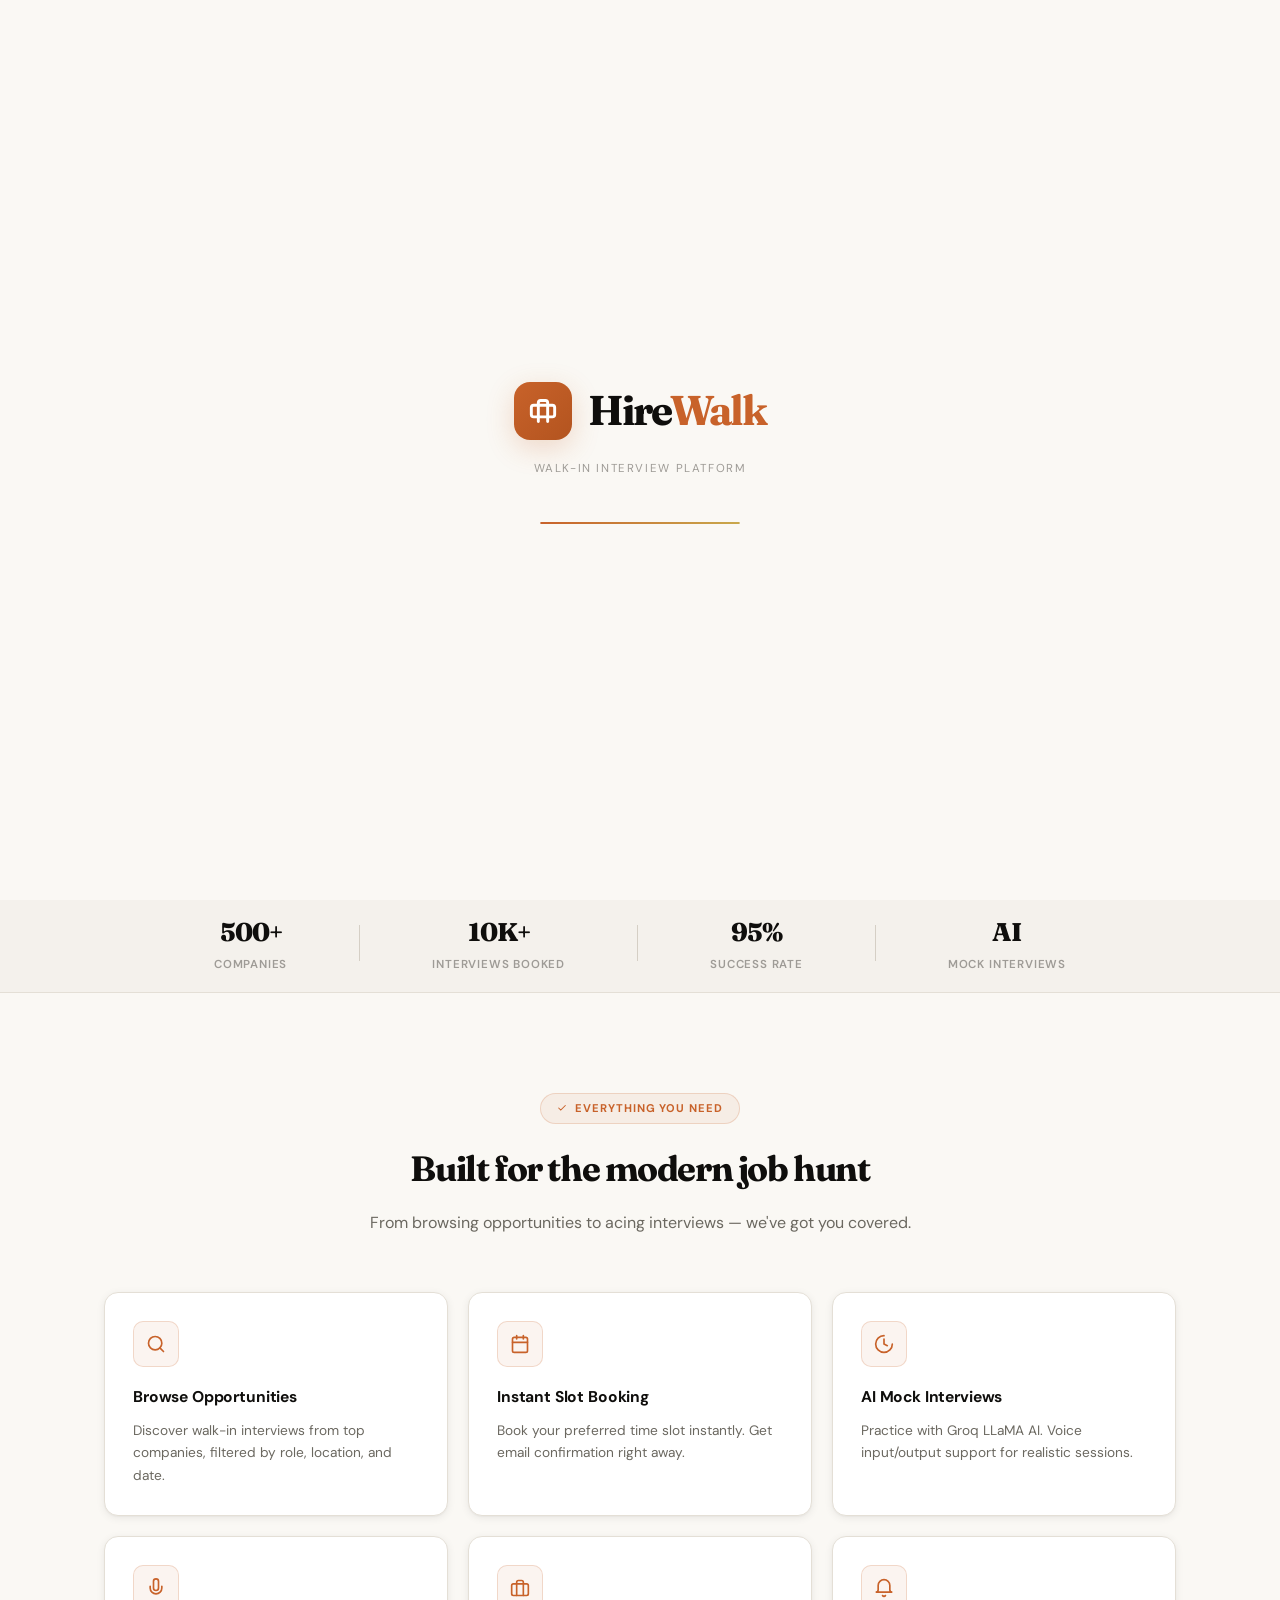
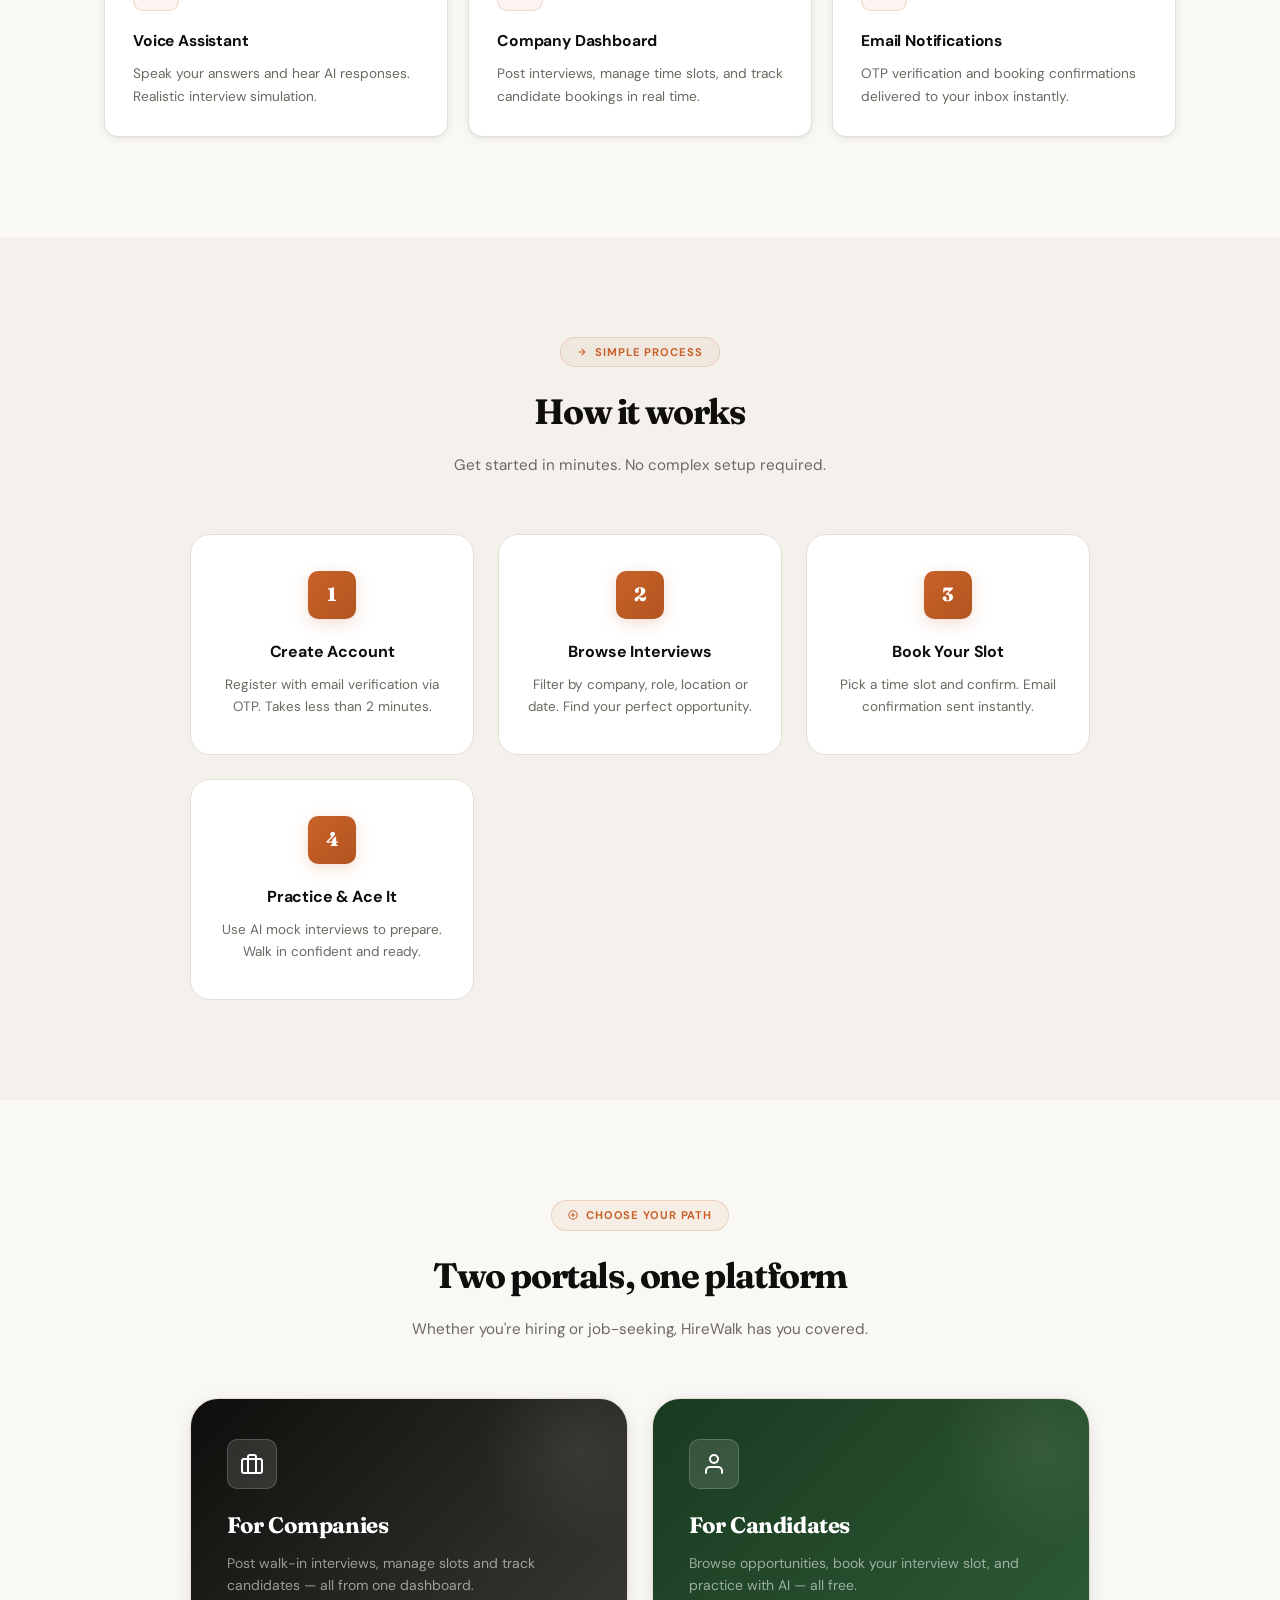
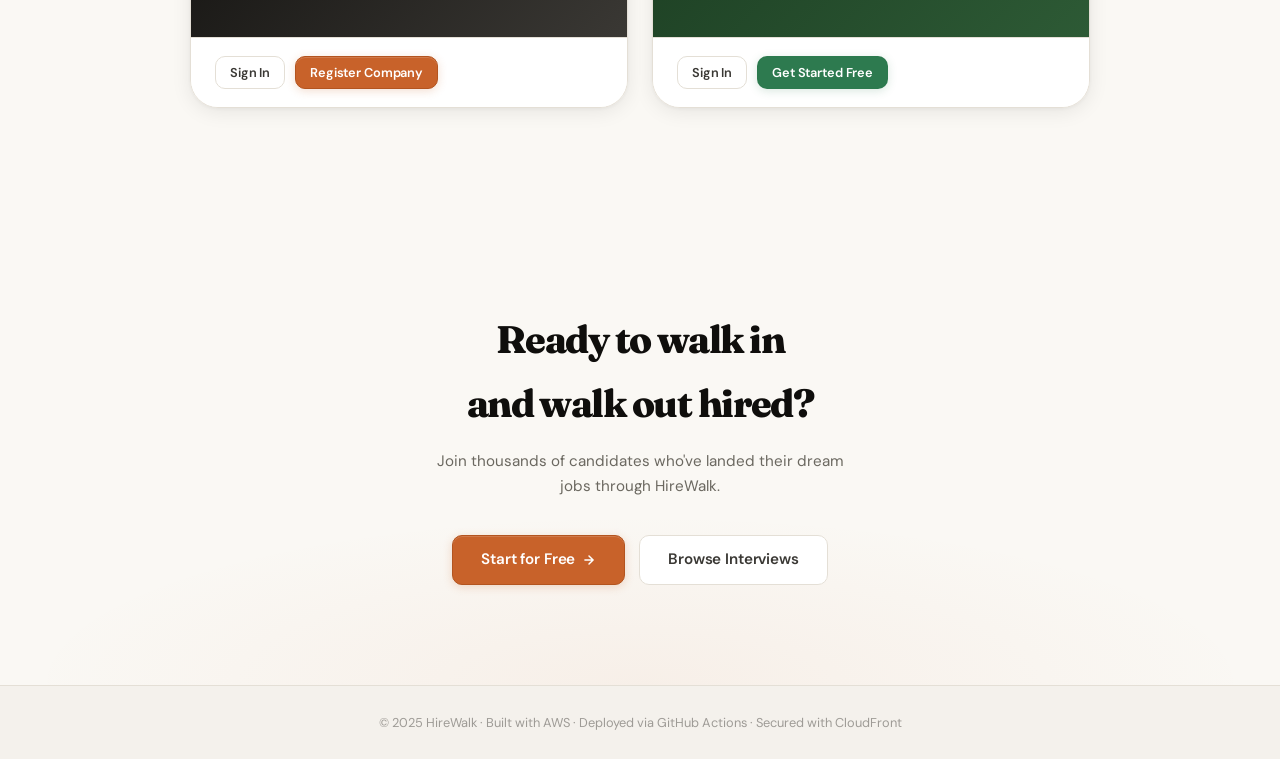
==== commit 6016a2da: "ui fix 8" ====
--- a/frontend/index.html
+++ b/frontend/index.html
@@ -6,175 +6,122 @@
   <title>HireWalk — Walk-in Interview Platform</title>
   <link rel="stylesheet" href="css/style.css"/>
   <style>
-    /* ── Nav username spacing fix ── */
-    #nav-links {
-      gap: 14px;
-    }
-    #nav-links > span {
-      padding: 0 4px;
-      color: var(--ink-soft);
-      font-size: .825rem;
-    }
-
-    /* ── Stats bar (uses correct CSS variables from style.css) ── */
+    /* ── SPLASH FIX: body animation was hiding the splash ── */
+    body {
+      animation: none !important;
+      opacity: 1 !important;
+    }
+
+    /* Splash: always on top, visible immediately */
+    #splash {
+      position: fixed; inset: 0;
+      background: var(--bg);
+      z-index: 9999;
+      display: flex;
+      align-items: center;
+      justify-content: center;
+      flex-direction: column;
+      opacity: 1;
+      visibility: visible;
+      transition: opacity .6s cubic-bezier(.4,0,.2,1), visibility .6s;
+    }
+
+    #splash.hide {
+      opacity: 0;
+      visibility: hidden;
+      pointer-events: none;
+    }
+
+    /* Page content fades in after splash */
+    #page-content {
+      opacity: 0;
+      animation: pageEnter .5s .4s cubic-bezier(.4,0,.2,1) forwards;
+    }
+
+    @keyframes pageEnter {
+      from { opacity: 0; transform: translateY(10px); }
+      to   { opacity: 1; transform: translateY(0); }
+    }
+
+    /* ── Nav username spacing ── */
+    #nav-links { gap: 14px; }
+    #nav-links > span { padding: 0 4px; color: var(--ink-soft); font-size: .825rem; }
+
+    /* ── Stats bar ── */
     .stats-bar {
       background: var(--cream-2);
       border-top: 1px solid var(--border);
       border-bottom: 1px solid var(--border);
       padding: 18px 24px;
-      position: relative;
-      z-index: 1;
-    }
-
+      position: relative; z-index: 1;
+    }
     .stats-bar-inner {
-      max-width: 900px;
-      margin: 0 auto;
-      display: flex;
-      align-items: center;
-      justify-content: space-around;
-      gap: 24px;
-      flex-wrap: wrap;
-    }
-
+      max-width: 900px; margin: 0 auto;
+      display: flex; align-items: center; justify-content: space-around;
+      gap: 24px; flex-wrap: wrap;
+    }
     .stats-bar-item { text-align: center; }
-
     .stats-bar-item .num {
       font-family: var(--font-display);
-      font-size: 1.6rem;
-      font-weight: 800;
-      color: var(--ink);
-      letter-spacing: -.04em;
-    }
-
+      font-size: 1.6rem; font-weight: 800;
+      color: var(--ink); letter-spacing: -.04em;
+    }
     .stats-bar-item .lbl {
-      font-size: .72rem;
-      color: var(--ink-faint);
-      font-weight: 600;
-      text-transform: uppercase;
-      letter-spacing: .07em;
-      margin-top: 2px;
-    }
-
-    .stats-divider {
-      width: 1px;
-      height: 36px;
-      background: var(--border-2);
-    }
-
-    /* ── Section label (uses correct variables) ── */
+      font-size: .72rem; color: var(--ink-faint);
+      font-weight: 600; text-transform: uppercase;
+      letter-spacing: .07em; margin-top: 2px;
+    }
+    .stats-divider { width: 1px; height: 36px; background: var(--border-2); }
+
+    /* ── Section label ── */
     .section-label {
-      display: inline-flex;
-      align-items: center;
-      gap: 8px;
-      padding: 5px 16px;
-      border-radius: 99px;
-      background: var(--accent-light);
-      border: 1px solid var(--accent-border);
-      font-size: .7rem;
-      font-weight: 700;
-      color: var(--accent);
-      text-transform: uppercase;
-      letter-spacing: .08em;
-      margin-bottom: 16px;
-    }
-
-    /* ── How It Works section ── */
-    .how-section {
-      padding: 100px 24px;
-      background: var(--cream-2);
-      position: relative;
-      z-index: 1;
-    }
-
+      display: inline-flex; align-items: center; gap: 8px;
+      padding: 5px 16px; border-radius: 99px;
+      background: var(--accent-light); border: 1px solid var(--accent-border);
+      font-size: .7rem; font-weight: 700; color: var(--accent);
+      text-transform: uppercase; letter-spacing: .08em; margin-bottom: 16px;
+    }
+
+    /* ── How It Works ── */
+    .how-section { padding: 100px 24px; background: var(--cream-2); position: relative; z-index: 1; }
     .steps-grid {
-      display: grid;
-      grid-template-columns: repeat(auto-fit, minmax(220px, 1fr));
-      gap: 24px;
-      margin-top: 56px;
-      max-width: 900px;
-      margin-left: auto;
-      margin-right: auto;
-    }
-
+      display: grid; grid-template-columns: repeat(auto-fit, minmax(220px, 1fr));
+      gap: 24px; margin-top: 56px; max-width: 900px;
+      margin-left: auto; margin-right: auto;
+    }
     .step-card {
-      text-align: center;
-      padding: 36px 28px;
-      background: var(--surface);
-      border-radius: var(--r-lg);
-      border: 1px solid var(--border);
-      position: relative;
-      transition: var(--t-spring);
-    }
-
-    .step-card:hover {
-      transform: translateY(-6px);
-      border-color: var(--accent-border);
-      box-shadow: var(--shadow-lg);
-    }
-
+      text-align: center; padding: 36px 28px;
+      background: var(--surface); border-radius: var(--r-lg);
+      border: 1px solid var(--border); transition: var(--t-spring);
+    }
+    .step-card:hover { transform: translateY(-6px); border-color: var(--accent-border); box-shadow: var(--shadow-lg); }
     .step-num {
       width: 48px; height: 48px;
       background: linear-gradient(135deg, var(--accent), var(--accent-hover));
-      border-radius: var(--r-sm);
-      display: flex; align-items: center; justify-content: center;
-      font-family: var(--font-display);
-      font-size: 1.2rem;
-      font-weight: 800;
-      color: #fff;
-      margin: 0 auto 20px;
-      box-shadow: 0 4px 16px var(--accent-glow);
-      transition: var(--t-spring);
-    }
-
-    .step-card:hover .step-num {
-      transform: scale(1.1) rotate(-5deg);
-      box-shadow: 0 6px 24px var(--accent-glow);
-    }
-
-    .step-card h3 {
-      font-size: 1rem;
-      font-weight: 700;
-      color: var(--ink);
-      margin-bottom: 8px;
-      letter-spacing: -.01em;
-    }
-
-    .step-card p { font-size: .845rem; color: var(--ink-soft); line-height: 1.65; }
-
-    /* ── CTA section ── */
+      border-radius: var(--r-sm); display: flex; align-items: center; justify-content: center;
+      font-family: var(--font-display); font-size: 1.2rem; font-weight: 800; color: #fff;
+      margin: 0 auto 20px; box-shadow: 0 4px 16px var(--accent-glow); transition: var(--t-spring);
+    }
+    .step-card:hover .step-num { transform: scale(1.1) rotate(-5deg); box-shadow: 0 6px 24px var(--accent-glow); }
+    .step-card h3 { font-size: 1rem; font-weight: 700; color: var(--ink); margin-bottom: 8px; letter-spacing: -.01em; }
+    .step-card p  { font-size: .845rem; color: var(--ink-soft); line-height: 1.65; }
+
+    /* ── CTA ── */
     .cta-section {
-      padding: 100px 24px;
-      text-align: center;
-      position: relative;
-      z-index: 1;
-      background:
-        radial-gradient(ellipse 80% 60% at 50% 100%, rgba(200,98,42,.06) 0%, transparent 60%),
-        var(--bg);
-    }
-
+      padding: 100px 24px; text-align: center; position: relative; z-index: 1;
+      background: radial-gradient(ellipse 80% 60% at 50% 100%, rgba(200,98,42,.06) 0%, transparent 60%), var(--bg);
+    }
     .cta-section h2 {
-      font-family: var(--font-display);
-      font-size: 2.4rem;
-      font-weight: 800;
-      color: var(--ink);
-      letter-spacing: -.04em;
-      margin-bottom: 14px;
-      max-width: 600px;
-      margin-left: auto;
-      margin-right: auto;
-    }
-
-    .cta-section p {
-      color: var(--ink-soft);
-      font-size: .95rem;
-      max-width: 440px;
-      margin: 0 auto 36px;
-    }
+      font-family: var(--font-display); font-size: 2.4rem; font-weight: 800;
+      color: var(--ink); letter-spacing: -.04em; margin-bottom: 14px;
+      max-width: 600px; margin-left: auto; margin-right: auto;
+    }
+    .cta-section p { color: var(--ink-soft); font-size: .95rem; max-width: 440px; margin: 0 auto 36px; }
   </style>
 </head>
 <body>
 
-<!-- ✅ Splash Screen (was broken due to missing CSS variables — now fixed) -->
+<!-- ══ SPLASH ══ -->
 <div id="splash">
   <div class="splash-logo">
     <div class="splash-icon">
@@ -189,7 +136,9 @@
   <div class="splash-bar"><div class="splash-bar-fill"></div></div>
 </div>
 
-<!-- Navbar -->
+<!-- ══ PAGE CONTENT (fades in after splash) ══ -->
+<div id="page-content">
+
 <nav class="navbar">
   <a class="nav-brand" href="index.html">
     <div class="nav-brand-icon">
@@ -206,7 +155,7 @@
   </div>
 </nav>
 
-<!-- Hero (✅ removed "Powered by Groq AI" badge) -->
+<!-- Hero -->
 <div class="hero">
   <div class="hero-grid"></div>
   <div class="hero-content">
@@ -225,28 +174,16 @@
   </div>
 </div>
 
-<!-- Stats Bar (✅ fixed CSS variables) -->
+<!-- Stats Bar -->
 <div class="stats-bar">
   <div class="stats-bar-inner">
-    <div class="stats-bar-item">
-      <div class="num">500+</div>
-      <div class="lbl">Companies</div>
-    </div>
+    <div class="stats-bar-item"><div class="num">500+</div><div class="lbl">Companies</div></div>
     <div class="stats-divider"></div>
-    <div class="stats-bar-item">
-      <div class="num">10K+</div>
-      <div class="lbl">Interviews Booked</div>
-    </div>
+    <div class="stats-bar-item"><div class="num">10K+</div><div class="lbl">Interviews Booked</div></div>
     <div class="stats-divider"></div>
-    <div class="stats-bar-item">
-      <div class="num">95%</div>
-      <div class="lbl">Success Rate</div>
-    </div>
+    <div class="stats-bar-item"><div class="num">95%</div><div class="lbl">Success Rate</div></div>
     <div class="stats-divider"></div>
-    <div class="stats-bar-item">
-      <div class="num">AI</div>
-      <div class="lbl">Mock Interviews</div>
-    </div>
+    <div class="stats-bar-item"><div class="num">AI</div><div class="lbl">Mock Interviews</div></div>
   </div>
 </div>
 
@@ -261,52 +198,34 @@
       <h2>Built for the modern job hunt</h2>
       <p>From browsing opportunities to acing interviews — we've got you covered.</p>
     </div>
-
     <div class="grid-3">
       <div class="feature-card">
-        <div class="feature-icon-wrap">
-          <svg width="20" height="20" viewBox="0 0 24 24" fill="none" stroke="var(--accent)" stroke-width="2" stroke-linecap="round"><circle cx="11" cy="11" r="8"/><path d="m21 21-4.35-4.35"/></svg>
-        </div>
+        <div class="feature-icon-wrap"><svg width="20" height="20" viewBox="0 0 24 24" fill="none" stroke="var(--accent)" stroke-width="2" stroke-linecap="round"><circle cx="11" cy="11" r="8"/><path d="m21 21-4.35-4.35"/></svg></div>
         <h3>Browse Opportunities</h3>
         <p>Discover walk-in interviews from top companies, filtered by role, location, and date.</p>
       </div>
-
-      <div class="feature-card">
-        <div class="feature-icon-wrap">
-          <svg width="20" height="20" viewBox="0 0 24 24" fill="none" stroke="var(--accent)" stroke-width="2" stroke-linecap="round"><rect x="3" y="4" width="18" height="18" rx="2"/><line x1="16" y1="2" x2="16" y2="6"/><line x1="8" y1="2" x2="8" y2="6"/><line x1="3" y1="10" x2="21" y2="10"/></svg>
-        </div>
+      <div class="feature-card">
+        <div class="feature-icon-wrap"><svg width="20" height="20" viewBox="0 0 24 24" fill="none" stroke="var(--accent)" stroke-width="2" stroke-linecap="round"><rect x="3" y="4" width="18" height="18" rx="2"/><line x1="16" y1="2" x2="16" y2="6"/><line x1="8" y1="2" x2="8" y2="6"/><line x1="3" y1="10" x2="21" y2="10"/></svg></div>
         <h3>Instant Slot Booking</h3>
         <p>Book your preferred time slot instantly. Get email confirmation right away.</p>
       </div>
-
-      <div class="feature-card">
-        <div class="feature-icon-wrap">
-          <svg width="20" height="20" viewBox="0 0 24 24" fill="none" stroke="var(--accent)" stroke-width="2" stroke-linecap="round"><path d="M12 2a10 10 0 1 0 10 10"/><path d="M12 6v6l4 2"/></svg>
-        </div>
+      <div class="feature-card">
+        <div class="feature-icon-wrap"><svg width="20" height="20" viewBox="0 0 24 24" fill="none" stroke="var(--accent)" stroke-width="2" stroke-linecap="round"><path d="M12 2a10 10 0 1 0 10 10"/><path d="M12 6v6l4 2"/></svg></div>
         <h3>AI Mock Interviews</h3>
         <p>Practice with Groq LLaMA AI. Voice input/output support for realistic sessions.</p>
       </div>
-
-      <div class="feature-card">
-        <div class="feature-icon-wrap">
-          <svg width="20" height="20" viewBox="0 0 24 24" fill="none" stroke="var(--accent)" stroke-width="2" stroke-linecap="round"><path d="M12 1a3 3 0 0 0-3 3v8a3 3 0 0 0 6 0V4a3 3 0 0 0-3-3z"/><path d="M19 10v2a7 7 0 0 1-14 0v-2"/></svg>
-        </div>
+      <div class="feature-card">
+        <div class="feature-icon-wrap"><svg width="20" height="20" viewBox="0 0 24 24" fill="none" stroke="var(--accent)" stroke-width="2" stroke-linecap="round"><path d="M12 1a3 3 0 0 0-3 3v8a3 3 0 0 0 6 0V4a3 3 0 0 0-3-3z"/><path d="M19 10v2a7 7 0 0 1-14 0v-2"/></svg></div>
         <h3>Voice Assistant</h3>
         <p>Speak your answers and hear AI responses. Realistic interview simulation.</p>
       </div>
-
-      <div class="feature-card">
-        <div class="feature-icon-wrap">
-          <svg width="20" height="20" viewBox="0 0 24 24" fill="none" stroke="var(--accent)" stroke-width="2" stroke-linecap="round"><rect x="2" y="7" width="20" height="14" rx="2"/><path d="M16 21V5a2 2 0 0 0-2-2h-4a2 2 0 0 0-2 2v16"/></svg>
-        </div>
+      <div class="feature-card">
+        <div class="feature-icon-wrap"><svg width="20" height="20" viewBox="0 0 24 24" fill="none" stroke="var(--accent)" stroke-width="2" stroke-linecap="round"><rect x="2" y="7" width="20" height="14" rx="2"/><path d="M16 21V5a2 2 0 0 0-2-2h-4a2 2 0 0 0-2 2v16"/></svg></div>
         <h3>Company Dashboard</h3>
         <p>Post interviews, manage time slots, and track candidate bookings in real time.</p>
       </div>
-
-      <div class="feature-card">
-        <div class="feature-icon-wrap">
-          <svg width="20" height="20" viewBox="0 0 24 24" fill="none" stroke="var(--accent)" stroke-width="2" stroke-linecap="round"><path d="M22 17H2a3 3 0 0 0 3-3V9a7 7 0 0 1 14 0v5a3 3 0 0 0 3 3zm-8.27 4a2 2 0 0 1-3.46 0"/></svg>
-        </div>
+      <div class="feature-card">
+        <div class="feature-icon-wrap"><svg width="20" height="20" viewBox="0 0 24 24" fill="none" stroke="var(--accent)" stroke-width="2" stroke-linecap="round"><path d="M22 17H2a3 3 0 0 0 3-3V9a7 7 0 0 1 14 0v5a3 3 0 0 0 3 3zm-8.27 4a2 2 0 0 1-3.46 0"/></svg></div>
         <h3>Email Notifications</h3>
         <p>OTP verification and booking confirmations delivered to your inbox instantly.</p>
       </div>
@@ -325,28 +244,11 @@
       <h2 style="font-family:var(--font-display);font-size:2.2rem;font-weight:700;color:var(--ink);letter-spacing:-.04em;margin-bottom:12px">How it works</h2>
       <p style="color:var(--ink-soft);font-size:.95rem;max-width:440px;margin:0 auto">Get started in minutes. No complex setup required.</p>
     </div>
-
     <div class="steps-grid">
-      <div class="step-card">
-        <div class="step-num">1</div>
-        <h3>Create Account</h3>
-        <p>Register with email verification via OTP. Takes less than 2 minutes.</p>
-      </div>
-      <div class="step-card">
-        <div class="step-num">2</div>
-        <h3>Browse Interviews</h3>
-        <p>Filter by company, role, location or date. Find your perfect opportunity.</p>
-      </div>
-      <div class="step-card">
-        <div class="step-num">3</div>
-        <h3>Book Your Slot</h3>
-        <p>Pick a time slot and confirm. Email confirmation sent instantly.</p>
-      </div>
-      <div class="step-card">
-        <div class="step-num">4</div>
-        <h3>Practice & Ace It</h3>
-        <p>Use AI mock interviews to prepare. Walk in confident and ready.</p>
-      </div>
+      <div class="step-card"><div class="step-num">1</div><h3>Create Account</h3><p>Register with email verification via OTP. Takes less than 2 minutes.</p></div>
+      <div class="step-card"><div class="step-num">2</div><h3>Browse Interviews</h3><p>Filter by company, role, location or date. Find your perfect opportunity.</p></div>
+      <div class="step-card"><div class="step-num">3</div><h3>Book Your Slot</h3><p>Pick a time slot and confirm. Email confirmation sent instantly.</p></div>
+      <div class="step-card"><div class="step-num">4</div><h3>Practice & Ace It</h3><p>Use AI mock interviews to prepare. Walk in confident and ready.</p></div>
     </div>
   </div>
 </div>
@@ -362,13 +264,10 @@
       <h2 style="font-family:var(--font-display);font-size:2.2rem;font-weight:700;color:var(--ink);letter-spacing:-.04em;margin-bottom:12px">Two portals, one platform</h2>
       <p style="color:var(--ink-soft);font-size:.95rem">Whether you're hiring or job-seeking, HireWalk has you covered.</p>
     </div>
-
     <div class="portal-grid">
       <div class="portal-card company">
         <div class="portal-card-top">
-          <div class="portal-card-icon">
-            <svg width="24" height="24" viewBox="0 0 24 24" fill="none" stroke="#fff" stroke-width="2" stroke-linecap="round"><rect x="2" y="7" width="20" height="14" rx="2"/><path d="M16 21V5a2 2 0 0 0-2-2h-4a2 2 0 0 0-2 2v16"/></svg>
-          </div>
+          <div class="portal-card-icon"><svg width="24" height="24" viewBox="0 0 24 24" fill="none" stroke="#fff" stroke-width="2" stroke-linecap="round"><rect x="2" y="7" width="20" height="14" rx="2"/><path d="M16 21V5a2 2 0 0 0-2-2h-4a2 2 0 0 0-2 2v16"/></svg></div>
           <h3>For Companies</h3>
           <p>Post walk-in interviews, manage slots and track candidates — all from one dashboard.</p>
         </div>
@@ -377,12 +276,9 @@
           <button class="btn btn-primary btn-sm" onclick="location.href='company/register.html'">Register Company</button>
         </div>
       </div>
-
       <div class="portal-card user">
         <div class="portal-card-top">
-          <div class="portal-card-icon">
-            <svg width="24" height="24" viewBox="0 0 24 24" fill="none" stroke="#fff" stroke-width="2" stroke-linecap="round"><path d="M20 21v-2a4 4 0 0 0-4-4H8a4 4 0 0 0-4 4v2"/><circle cx="12" cy="7" r="4"/></svg>
-          </div>
+          <div class="portal-card-icon"><svg width="24" height="24" viewBox="0 0 24 24" fill="none" stroke="#fff" stroke-width="2" stroke-linecap="round"><path d="M20 21v-2a4 4 0 0 0-4-4H8a4 4 0 0 0-4 4v2"/><circle cx="12" cy="7" r="4"/></svg></div>
           <h3>For Candidates</h3>
           <p>Browse opportunities, book your interview slot, and practice with AI — all free.</p>
         </div>
@@ -408,30 +304,26 @@
   </div>
 </div>
 
-<!-- Footer -->
 <footer>
   <p>© 2025 HireWalk · Built with AWS · Deployed via GitHub Actions · Secured with CloudFront</p>
 </footer>
 
+</div><!-- /#page-content -->
+
 <script src="js/api.js"></script>
 <script src="js/auth.js"></script>
 <script>
-  // Splash screen
   window.addEventListener('load', () => {
     setTimeout(() => {
-      const splash = document.getElementById('splash');
-      if (splash) splash.classList.add('hide');
+      document.getElementById('splash').classList.add('hide');
     }, 2200);
   });
 
-  // Nav update if logged in (✅ fixed spacing with proper HTML structure)
   const user = Auth.get();
   if (user) {
     document.getElementById('nav-links').innerHTML = user.role === 'company'
-      ? `<span>${user.name}</span>
-         <button class="nav-btn filled" onclick="location.href='company/dashboard.html'">Dashboard</button>`
-      : `<span>Hi, ${user.name?.split(' ')[0]}</span>
-         <button class="nav-btn filled" onclick="location.href='user/browse.html'">Browse</button>`;
+      ? `<span>${user.name}</span><button class="nav-btn filled" onclick="location.href='company/dashboard.html'">Dashboard</button>`
+      : `<span>Hi, ${user.name?.split(' ')[0]}</span><button class="nav-btn filled" onclick="location.href='user/browse.html'">Browse</button>`;
   }
 </script>
 </body>
